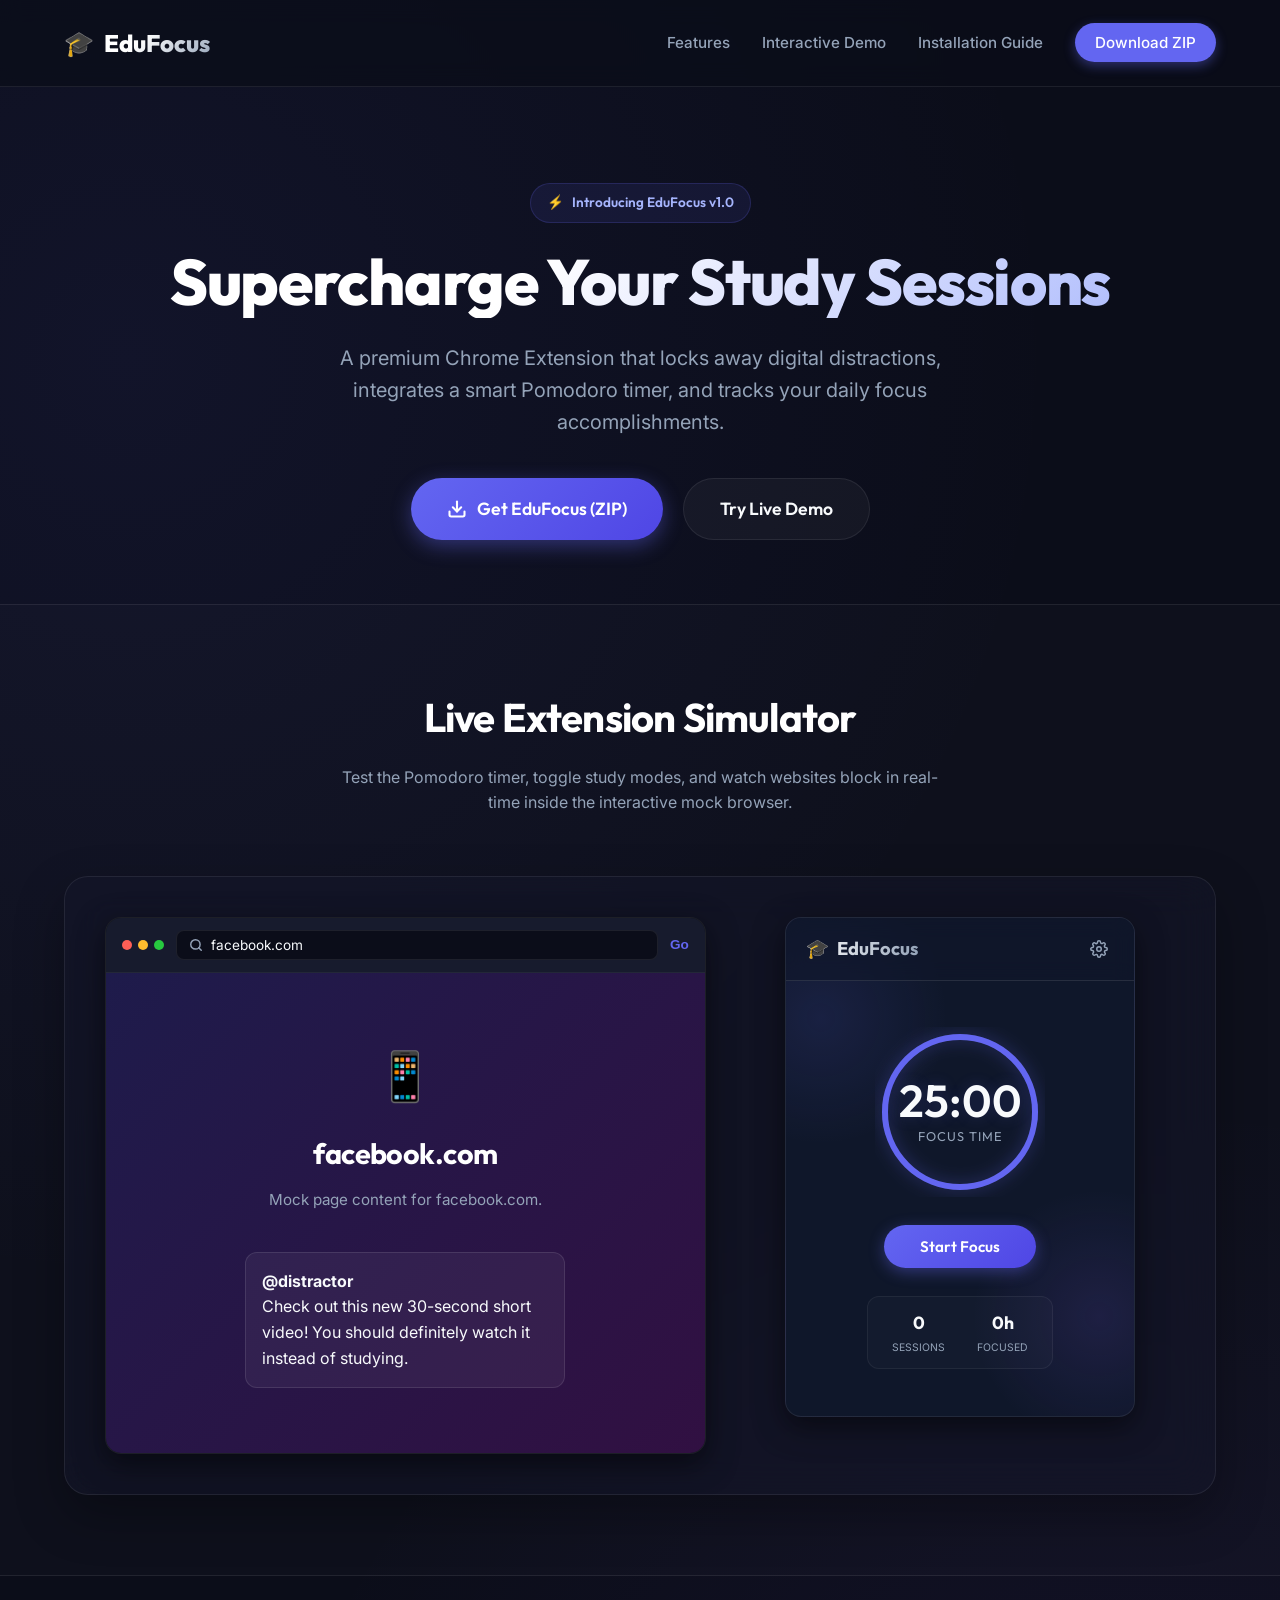
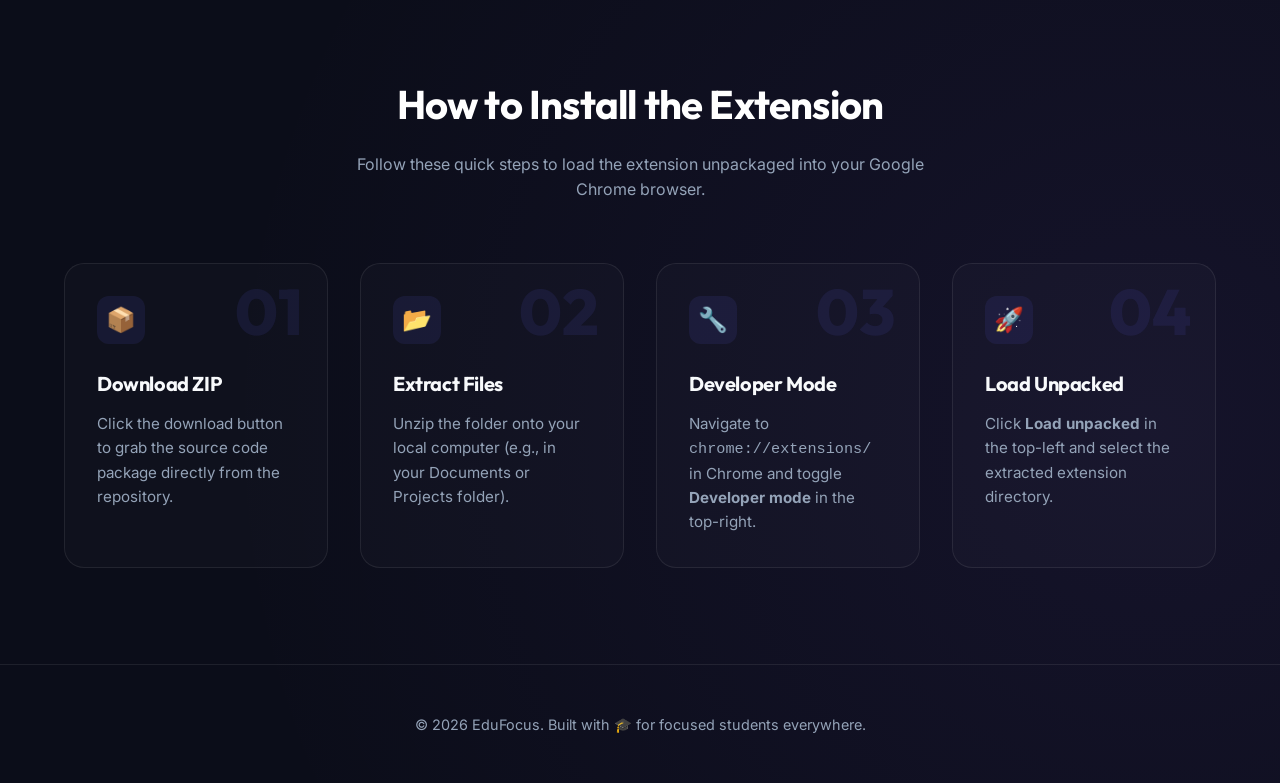
==== index.html @ d888307f "Add interactive landing page simulator and documentation" ====
<!DOCTYPE html>
<html lang="en">

<head>
  <meta charset="UTF-8">
  <meta name="viewport" content="width=device-width, initial-scale=1.0">
  <title>EduFocus - Student Website Blocker</title>
  <!-- SEO Meta Tags -->
  <meta name="description" content="EduFocus is a premium Chrome Extension combining a Pomodoro Focus Timer with an intelligent website blocker. Customize blocklists, configure strict allowed-site modes, and reclaim your productivity today.">
  <meta name="keywords" content="website blocker, pomodoro timer, study extension, productivity tool, chrome extension blocker, distraction blocker">
  
  <link href="https://fonts.googleapis.com/css2?family=Outfit:wght@300;400;500;600;700;800&family=Inter:wght@300;400;500;600;700&display=swap" rel="stylesheet">
  <style>
    :root {
      --bg: #0b0d19;
      --card-bg: #14172a;
      --text-primary: #f8fafc;
      --text-secondary: #94a3b8;
      --accent: #6366f1;
      --accent-glow: rgba(99, 102, 241, 0.4);
      --accent-hover: #4f46e5;
      --success: #10b981;
      --danger: #ef4444;
      --border-color: rgba(255, 255, 255, 0.08);
      --font-outfit: 'Outfit', sans-serif;
      --font-inter: 'Inter', sans-serif;
    }

    * {
      box-sizing: border-box;
      margin: 0;
      padding: 0;
    }

    html {
      scroll-behavior: smooth;
    }

    body {
      background-color: var(--bg);
      color: var(--text-primary);
      font-family: var(--font-inter);
      overflow-x: hidden;
      line-height: 1.6;
      background-image:
        radial-gradient(circle at 10% 15%, rgba(99, 102, 241, 0.08) 0%, transparent 40%),
        radial-gradient(circle at 90% 85%, rgba(139, 92, 246, 0.08) 0%, transparent 40%);
    }

    /* Typography */
    h1, h2, h3, h4, h5, h6 {
      font-family: var(--font-outfit);
      font-weight: 700;
      letter-spacing: -0.02em;
    }

    /* Container */
    .container {
      max-width: 1200px;
      margin: 0 auto;
      padding: 0 24px;
    }

    /* Header / Nav */
    header.site-header {
      padding: 24px 0;
      border-bottom: 1px solid var(--border-color);
      backdrop-filter: blur(12px);
      position: sticky;
      top: 0;
      z-index: 100;
      background-color: rgba(11, 13, 25, 0.7);
    }

    header.site-header .nav-container {
      display: flex;
      justify-content: space-between;
      align-items: center;
    }

    .brand-logo {
      display: flex;
      align-items: center;
      gap: 10px;
      font-family: var(--font-outfit);
      font-weight: 800;
      font-size: 1.5rem;
      background: linear-gradient(135deg, #ffffff 50%, var(--text-secondary) 100%);
      -webkit-background-clip: text;
      -webkit-text-fill-color: transparent;
      text-decoration: none;
    }

    .brand-logo span {
      -webkit-text-fill-color: initial;
    }

    .nav-links {
      display: flex;
      gap: 32px;
      list-style: none;
      align-items: center;
    }

    .nav-links a {
      color: var(--text-secondary);
      text-decoration: none;
      font-weight: 500;
      font-size: 0.95rem;
      transition: color 0.2s;
    }

    .nav-links a:hover {
      color: var(--text-primary);
    }

    .btn-nav {
      background: var(--accent);
      color: #fff !important;
      padding: 10px 20px;
      border-radius: 50px;
      font-weight: 600;
      box-shadow: 0 4px 12px var(--accent-glow);
      transition: transform 0.2s, box-shadow 0.2s !important;
    }

    .btn-nav:hover {
      transform: translateY(-1px);
      box-shadow: 0 6px 16px rgba(99, 102, 241, 0.6);
    }

    /* Hero Section */
    section.hero {
      padding: 96px 0 64px 0;
      text-align: center;
      position: relative;
    }

    .hero-badge {
      display: inline-flex;
      align-items: center;
      gap: 8px;
      background: rgba(99, 102, 241, 0.1);
      border: 1px solid rgba(99, 102, 241, 0.2);
      color: #a5b4fc;
      padding: 8px 16px;
      border-radius: 100px;
      font-size: 0.85rem;
      font-weight: 600;
      margin-bottom: 24px;
      font-family: var(--font-outfit);
      animation: pulse 3s infinite;
    }

    @keyframes pulse {
      0%, 100% { border-color: rgba(99, 102, 241, 0.2); box-shadow: 0 0 0 rgba(99, 102, 241, 0); }
      50% { border-color: rgba(99, 102, 241, 0.5); box-shadow: 0 0 12px rgba(99, 102, 241, 0.15); }
    }

    .hero-title {
      font-size: 4rem;
      line-height: 1.1;
      font-weight: 800;
      margin-bottom: 24px;
      background: linear-gradient(135deg, #ffffff 40%, #a5b4fc 100%);
      -webkit-background-clip: text;
      -webkit-text-fill-color: transparent;
    }

    .hero-subtitle {
      font-size: 1.25rem;
      color: var(--text-secondary);
      max-width: 650px;
      margin: 0 auto 40px auto;
      font-weight: 400;
    }

    .hero-actions {
      display: flex;
      justify-content: center;
      gap: 20px;
    }

    .btn-primary {
      background: linear-gradient(135deg, var(--accent), var(--accent-hover));
      color: white;
      text-decoration: none;
      padding: 16px 36px;
      border-radius: 50px;
      font-family: var(--font-outfit);
      font-weight: 600;
      font-size: 1.1rem;
      box-shadow: 0 6px 20px var(--accent-glow);
      transition: transform 0.2s, box-shadow 0.2s;
      display: flex;
      align-items: center;
      gap: 10px;
    }

    .btn-primary:hover {
      transform: translateY(-2px);
      box-shadow: 0 10px 25px rgba(99, 102, 241, 0.6);
    }

    .btn-secondary {
      background: rgba(255, 255, 255, 0.04);
      color: var(--text-primary);
      text-decoration: none;
      border: 1px solid var(--border-color);
      padding: 16px 36px;
      border-radius: 50px;
      font-family: var(--font-outfit);
      font-weight: 600;
      font-size: 1.1rem;
      transition: background 0.2s, border-color 0.2s;
    }

    .btn-secondary:hover {
      background: rgba(255, 255, 255, 0.08);
      border-color: rgba(255, 255, 255, 0.2);
    }

    /* Live Demo Section */
    section.live-demo {
      padding: 80px 0;
      background: rgba(255, 255, 255, 0.01);
      border-top: 1px solid var(--border-color);
      border-bottom: 1px solid var(--border-color);
    }

    .section-header {
      text-align: center;
      margin-bottom: 60px;
    }

    .section-header h2 {
      font-size: 2.5rem;
      margin-bottom: 16px;
      background: linear-gradient(135deg, #ffffff 70%, var(--text-secondary) 100%);
      -webkit-background-clip: text;
      -webkit-text-fill-color: transparent;
    }

    .section-header p {
      color: var(--text-secondary);
      max-width: 600px;
      margin: 0 auto;
    }

    /* Simulator Container Grid */
    .simulator-grid {
      display: grid;
      grid-template-columns: 1.4fr 1fr;
      gap: 40px;
      background: rgba(20, 23, 42, 0.5);
      border: 1px solid var(--border-color);
      border-radius: 24px;
      padding: 40px;
      backdrop-filter: blur(20px);
      box-shadow: 0 20px 50px rgba(0,0,0,0.3);
      align-items: start;
    }

    @media (max-width: 968px) {
      .simulator-grid {
        grid-template-columns: 1fr;
      }
    }

    /* Simulated Browser Viewport */
    .browser-sim {
      background: #0f111a;
      border: 1px solid rgba(255,255,255,0.06);
      border-radius: 16px;
      overflow: hidden;
      box-shadow: 0 10px 30px rgba(0,0,0,0.5);
    }

    .browser-header {
      background: #171b2d;
      padding: 12px 16px;
      display: flex;
      align-items: center;
      gap: 12px;
      border-bottom: 1px solid rgba(255,255,255,0.05);
    }

    .browser-dots {
      display: flex;
      gap: 6px;
    }

    .browser-dots span {
      width: 10px;
      height: 10px;
      border-radius: 50%;
      display: inline-block;
    }

    .browser-dots .red { background-color: #ff5f56; }
    .browser-dots .yellow { background-color: #ffbd2e; }
    .browser-dots .green { background-color: #27c93f; }

    .browser-address-bar {
      flex: 1;
      background: #0b0d19;
      border-radius: 8px;
      padding: 6px 12px;
      display: flex;
      align-items: center;
      gap: 8px;
      border: 1px solid rgba(255, 255, 255, 0.08);
    }

    .browser-address-bar svg {
      color: var(--text-secondary);
      flex-shrink: 0;
    }

    .browser-address-input {
      background: transparent;
      border: none;
      color: var(--text-primary);
      width: 100%;
      font-size: 0.85rem;
      outline: none;
      font-family: var(--font-inter);
    }

    .browser-go-btn {
      background: transparent;
      border: none;
      color: var(--accent);
      cursor: pointer;
      font-size: 0.85rem;
      font-weight: 600;
      transition: color 0.2s;
    }

    .browser-go-btn:hover {
      color: #fff;
    }

    .browser-content {
      height: 480px;
      background-color: #0b0d19;
      position: relative;
      overflow-y: auto;
    }

    /* Mock Web Pages inside Browser */
    .mock-page {
      padding: 40px;
      height: 100%;
      display: flex;
      flex-direction: column;
      justify-content: center;
      align-items: center;
      text-align: center;
      animation: fadeIn 0.4s ease-out;
    }

    .mock-page.hidden {
      display: none;
    }

    .mock-logo {
      font-size: 3rem;
      margin-bottom: 16px;
    }

    .mock-title {
      font-size: 1.8rem;
      font-weight: 700;
      margin-bottom: 12px;
      color: #fff;
    }

    .mock-desc {
      color: var(--text-secondary);
      font-size: 0.95rem;
      max-width: 400px;
      margin-bottom: 24px;
    }

    /* Predefined mock web page designs */
    .google-mock {
      background-color: #202124;
      justify-content: center;
    }
    .google-mock input {
      background: #303134;
      border: 1px solid #5f6368;
      border-radius: 24px;
      padding: 12px 20px;
      width: 80%;
      max-width: 500px;
      color: #fff;
      font-size: 1rem;
      margin-top: 20px;
      outline: none;
    }

    .wikipedia-mock {
      background-color: #f6f6f6;
      color: #202020;
      justify-content: flex-start;
      text-align: left;
      align-items: flex-start;
      overflow-y: auto;
      padding: 30px;
    }
    .wikipedia-mock h1 {
      color: #000;
      border-bottom: 1px solid #a2a9b1;
      width: 100%;
      padding-bottom: 8px;
      margin-bottom: 16px;
      font-size: 2rem;
    }
    .wikipedia-mock p {
      font-size: 0.9rem;
      line-height: 1.6;
      color: #222;
      margin-bottom: 12px;
    }

    .social-mock {
      background: linear-gradient(135deg, #1e1b4b 0%, #311042 100%);
    }
    .social-mock .post {
      background: rgba(255,255,255,0.05);
      border: 1px solid rgba(255,255,255,0.1);
      border-radius: 12px;
      padding: 16px;
      width: 100%;
      max-width: 320px;
      margin-top: 15px;
      text-align: left;
    }

    /* Mock Blocked Redirection Page inside Browser */
    .blocked-mock {
      background-color: #0f172a;
      background-image: radial-gradient(circle at 50% 50%, rgba(99, 102, 241, 0.1) 0%, transparent 50%);
      color: #f8fafc;
      font-family: var(--font-outfit);
      height: 100%;
      display: flex;
      flex-direction: column;
      justify-content: center;
      align-items: center;
      padding: 30px;
    }
    .blocked-mock h1 {
      font-size: 3rem;
      font-weight: 800;
      margin-bottom: 0.5rem;
      background: linear-gradient(to right, #fff, #818cf8);
      -webkit-background-clip: text;
      -webkit-text-fill-color: transparent;
      letter-spacing: -1px;
    }
    .blocked-mock p.blocked-subtitle {
      font-size: 1rem;
      color: #94a3b8;
      margin-bottom: 24px;
      font-family: var(--font-inter);
    }
    .blocked-mock .quote-box {
      background: rgba(255, 255, 255, 0.03);
      border: 1px solid rgba(255, 255, 255, 0.1);
      padding: 20px;
      border-radius: 16px;
      margin-bottom: 24px;
      max-width: 420px;
      text-align: center;
    }
    .blocked-mock .quote-text {
      font-size: 1.1rem;
      font-style: italic;
      font-weight: 300;
      color: #f1f5f9;
      display: block;
      line-height: 1.4;
    }
    .blocked-mock .quote-author {
      margin-top: 10px;
      display: block;
      font-size: 0.75rem;
      color: var(--accent);
      text-transform: uppercase;
      letter-spacing: 2px;
      font-weight: 600;
    }
    .blocked-mock .back-btn {
      background: var(--accent);
      color: white;
      border: none;
      padding: 12px 30px;
      border-radius: 50px;
      font-size: 0.9rem;
      font-weight: 600;
      cursor: pointer;
      box-shadow: 0 4px 15px rgba(99, 102, 241, 0.3);
      transition: transform 0.2s;
    }
    .blocked-mock .back-btn:hover {
      transform: translateY(-1px);
    }

    /* Extension Mockup Panel */
    .extension-mock {
      background-color: #0f172a;
      border: 1px solid rgba(255, 255, 255, 0.08);
      border-radius: 16px;
      width: 100%;
      max-width: 350px;
      height: 500px;
      margin: 0 auto;
      overflow: hidden;
      position: relative;
      display: flex;
      flex-direction: column;
      box-shadow: 0 10px 30px rgba(0,0,0,0.5);
      background-image:
        radial-gradient(circle at 10% 20%, rgba(99, 102, 241, 0.12) 0%, transparent 25%),
        radial-gradient(circle at 90% 80%, rgba(139, 92, 246, 0.12) 0%, transparent 25%);
    }

    /* Embedded Extension Popup Styles */
    .ext-header {
      padding: 16px 20px;
      display: flex;
      justify-content: space-between;
      align-items: center;
      border-bottom: 1px solid rgba(255, 255, 255, 0.1);
      background: rgba(15, 23, 42, 0.6);
      backdrop-filter: blur(10px);
      z-index: 5;
    }

    .ext-logo {
      font-weight: 700;
      font-size: 1.15rem;
      display: flex;
      align-items: center;
      gap: 8px;
      font-family: var(--font-outfit);
      background: linear-gradient(to right, #fff, #94a3b8);
      -webkit-background-clip: text;
      -webkit-text-fill-color: transparent;
    }

    .ext-logo-icon {
      -webkit-text-fill-color: initial;
    }

    .ext-icon-btn {
      background: transparent;
      border: none;
      color: var(--text-secondary);
      cursor: pointer;
      padding: 6px;
      border-radius: 8px;
      display: flex;
      align-items: center;
      justify-content: center;
      transition: background-color 0.2s, color 0.2s;
    }

    .ext-icon-btn:hover {
      background: rgba(255, 255, 255, 0.05);
      color: var(--text-primary);
    }

    .ext-main {
      flex: 1;
      display: flex;
      flex-direction: column;
      align-items: center;
      justify-content: center;
      padding: 20px;
      gap: 28px;
      transition: opacity 0.3s;
    }

    .ext-timer-display {
      position: relative;
      width: 170px;
      height: 170px;
      display: flex;
      align-items: center;
      justify-content: center;
    }

    .ext-progress-ring {
      transform: rotate(-90deg);
      transform-origin: 50% 50%;
    }

    .ext-progress-ring-circle {
      stroke-dasharray: 502;
      stroke-dashoffset: 0;
      stroke: var(--accent);
      transition: stroke-dashoffset 0.3s;
      filter: drop-shadow(0 0 8px rgba(99, 102, 241, 0.4));
    }

    .ext-time-text {
      position: absolute;
      text-align: center;
      display: flex;
      flex-direction: column;
      align-items: center;
    }

    .ext-timer-value {
      font-family: var(--font-outfit);
      font-size: 2.8rem;
      font-weight: 600;
      line-height: 1;
      margin-bottom: 2px;
      text-shadow: 0 0 15px rgba(99, 102, 241, 0.2);
    }

    .ext-timer-label {
      font-size: 0.8rem;
      color: var(--text-secondary);
      text-transform: uppercase;
      letter-spacing: 1px;
      font-family: var(--font-outfit);
    }

    .ext-primary-btn {
      background: linear-gradient(135deg, var(--accent), var(--accent-hover));
      color: white;
      border: none;
      padding: 12px 36px;
      border-radius: 50px;
      font-family: var(--font-outfit);
      font-size: 0.95rem;
      font-weight: 600;
      cursor: pointer;
      box-shadow: 0 4px 15px rgba(99, 102, 241, 0.4);
      transition: transform 0.2s, box-shadow 0.2s;
    }

    .ext-primary-btn:hover {
      transform: translateY(-1px);
      box-shadow: 0 6px 18px rgba(99, 102, 241, 0.5);
    }

    .ext-secondary-btn {
      background: rgba(239, 68, 68, 0.15);
      color: #fca5a5;
      border: 1px solid rgba(239, 68, 68, 0.3);
      padding: 12px 36px;
      border-radius: 50px;
      font-family: var(--font-outfit);
      font-size: 0.95rem;
      font-weight: 600;
      cursor: pointer;
      transition: all 0.2s;
      display: none;
    }

    .ext-secondary-btn:hover {
      background: rgba(239, 68, 68, 0.25);
      box-shadow: 0 0 12px rgba(239, 68, 68, 0.15);
    }

    .ext-stats-mini {
      display: flex;
      gap: 32px;
      padding: 12px 24px;
      background: rgba(255, 255, 255, 0.02);
      border-radius: 12px;
      border: 1px solid rgba(255, 255, 255, 0.06);
    }

    .ext-stat {
      display: flex;
      flex-direction: column;
      align-items: center;
    }

    .ext-stat-value {
      font-size: 1.1rem;
      font-weight: 700;
      color: var(--text-primary);
      font-family: var(--font-outfit);
    }

    .ext-stat-label {
      font-size: 0.65rem;
      color: var(--text-secondary);
      text-transform: uppercase;
      margin-top: 2px;
      font-family: var(--font-inter);
    }

    /* Extension Settings Panel */
    .ext-settings-view {
      position: absolute;
      top: 57px;
      left: 0;
      width: 100%;
      height: calc(100% - 57px);
      background: #0f172a;
      padding: 16px;
      display: flex;
      flex-direction: column;
      gap: 12px;
      z-index: 10;
      transform: translateX(100%);
      transition: transform 0.3s cubic-bezier(0.4, 0, 0.2, 1);
    }

    .ext-settings-view.active {
      transform: translateX(0);
    }

    .ext-view-header {
      display: flex;
      align-items: center;
      gap: 8px;
    }

    .ext-view-header h3 {
      font-size: 1.05rem;
      font-family: var(--font-outfit);
    }

    .ext-mode-toggle {
      display: flex;
      align-items: center;
      gap: 12px;
      background: #14172a;
      padding: 10px;
      border-radius: 10px;
      border: 1px solid rgba(255, 255, 255, 0.06);
    }

    /* Toggle Switch */
    .ext-switch {
      position: relative;
      display: inline-block;
      width: 40px;
      height: 22px;
      flex-shrink: 0;
    }

    .ext-switch input {
      opacity: 0;
      width: 0;
      height: 0;
    }

    .ext-slider {
      position: absolute;
      cursor: pointer;
      top: 0;
      left: 0;
      right: 0;
      bottom: 0;
      background-color: rgba(255,255,255,0.08);
      border: 1px solid var(--text-secondary);
      transition: .3s;
      border-radius: 34px;
    }

    .ext-slider:before {
      position: absolute;
      content: "";
      height: 14px;
      width: 14px;
      left: 3px;
      bottom: 3px;
      background-color: var(--text-secondary);
      transition: .3s;
      border-radius: 50%;
    }

    .ext-switch input:checked + .ext-slider {
      background-color: var(--accent);
      border-color: var(--accent);
    }

    .ext-switch input:checked + .ext-slider:before {
      transform: translateX(18px);
      background-color: white;
    }

    .ext-mode-labels {
      display: flex;
      flex-direction: column;
    }

    .ext-mode-title {
      font-weight: 600;
      font-size: 0.85rem;
      color: var(--text-primary);
      font-family: var(--font-outfit);
    }

    .ext-mode-desc {
      font-size: 0.7rem;
      color: var(--text-secondary);
    }

    .ext-input-group {
      display: flex;
      gap: 8px;
    }

    .ext-input-group input {
      flex: 1;
      background: #14172a;
      border: 1px solid rgba(255, 255, 255, 0.08);
      padding: 10px;
      border-radius: 10px;
      color: white;
      outline: none;
      font-size: 0.8rem;
      font-family: var(--font-inter);
    }

    .ext-input-group input:focus {
      border-color: var(--accent);
    }

    .ext-add-btn {
      background: var(--accent);
      color: white;
      border: none;
      width: 36px;
      border-radius: 10px;
      font-size: 1.2rem;
      font-weight: 500;
      cursor: pointer;
      display: flex;
      align-items: center;
      justify-content: center;
    }

    .ext-site-list {
      flex: 1;
      list-style: none;
      overflow-y: auto;
      display: flex;
      flex-direction: column;
      gap: 6px;
      padding-right: 4px;
    }

    .ext-site-list::-webkit-scrollbar {
      width: 4px;
    }

    .ext-site-list::-webkit-scrollbar-thumb {
      background: rgba(255,255,255,0.15);
      border-radius: 4px;
    }

    .ext-site-item {
      background: #14172a;
      padding: 10px;
      border-radius: 8px;
      border: 1px solid rgba(255, 255, 255, 0.06);
      display: flex;
      justify-content: space-between;
      align-items: center;
      font-size: 0.8rem;
    }

    .ext-site-item.allowed {
      border-left: 3px solid var(--success);
    }

    .ext-remove-btn {
      background: transparent;
      border: none;
      color: var(--text-secondary);
      cursor: pointer;
      font-size: 1.1rem;
      line-height: 1;
    }

    .ext-remove-btn:hover {
      color: var(--danger);
    }

    .ext-tips {
      font-size: 0.75rem;
      color: var(--text-secondary);
      text-align: center;
      padding: 8px;
      background: rgba(255, 255, 255, 0.01);
      border-radius: 8px;
    }

    /* Instruction Section */
    section.instructions {
      padding: 96px 0;
      position: relative;
    }

    .steps-container {
      display: grid;
      grid-template-columns: repeat(auto-fit, minmax(260px, 1fr));
      gap: 32px;
      margin-top: 48px;
    }

    .step-card {
      background: rgba(255, 255, 255, 0.02);
      border: 1px solid var(--border-color);
      border-radius: 20px;
      padding: 32px;
      position: relative;
      overflow: hidden;
      transition: transform 0.3s, border-color 0.3s;
    }

    .step-card:hover {
      transform: translateY(-4px);
      border-color: rgba(99, 102, 241, 0.25);
    }

    .step-number {
      font-family: var(--font-outfit);
      font-size: 4rem;
      font-weight: 800;
      line-height: 1;
      color: rgba(99, 102, 241, 0.1);
      position: absolute;
      top: 16px;
      right: 24px;
    }

    .step-icon {
      width: 48px;
      height: 48px;
      border-radius: 12px;
      background: rgba(99, 102, 241, 0.1);
      color: var(--accent);
      display: flex;
      align-items: center;
      justify-content: center;
      margin-bottom: 24px;
      font-size: 1.5rem;
    }

    .step-title {
      font-size: 1.25rem;
      margin-bottom: 12px;
    }

    .step-desc {
      color: var(--text-secondary);
      font-size: 0.95rem;
    }

    /* Footer */
    footer.site-footer {
      padding: 48px 0;
      border-top: 1px solid var(--border-color);
      text-align: center;
      color: var(--text-secondary);
      font-size: 0.9rem;
    }

    /* Animations */
    @keyframes fadeIn {
      from { opacity: 0; transform: translateY(8px); }
      to { opacity: 1; transform: translateY(0); }
    }
  </style>
</head>

<body>

  <!-- Navigation -->
  <header class="site-header">
    <div class="container nav-container">
      <a href="#" class="brand-logo">
        <span class="ext-logo-icon">🎓</span> EduFocus
      </a>
      <nav>
        <ul class="nav-links">
          <li><a href="#features">Features</a></li>
          <li><a href="#simulator">Interactive Demo</a></li>
          <li><a href="#install">Installation Guide</a></li>
          <li><a href="https://github.com/vijaymahes9080/website-blocker-for-study_extension/archive/refs/heads/main.zip" class="btn-nav">Download ZIP</a></li>
        </ul>
      </nav>
    </div>
  </header>

  <!-- Hero Section -->
  <section class="hero">
    <div class="container">
      <div class="hero-badge">
        <span>⚡</span> Introducing EduFocus v1.0
      </div>
      <h1 class="hero-title">Supercharge Your Study Sessions</h1>
      <p class="hero-subtitle">
        A premium Chrome Extension that locks away digital distractions, integrates a smart Pomodoro timer, and tracks your daily focus accomplishments.
      </p>
      <div class="hero-actions">
        <a href="https://github.com/vijaymahes9080/website-blocker-for-study_extension/archive/refs/heads/main.zip" class="btn-primary">
          <svg xmlns="http://www.w3.org/2000/svg" width="20" height="20" viewBox="0 0 24 24" fill="none" stroke="currentColor" stroke-width="2.5" stroke-linecap="round" stroke-linejoin="round">
            <path d="M21 15v4a2 2 0 0 1-2 2H5a2 2 0 0 1-2-2v-4"></path>
            <polyline points="7 10 12 15 17 10"></polyline>
            <line x1="12" y1="15" x2="12" y2="3"></line>
          </svg>
          Get EduFocus (ZIP)
        </a>
        <a href="#simulator" class="btn-secondary">Try Live Demo</a>
      </div>
    </div>
  </section>

  <!-- Live Demo Simulator Section -->
  <section id="simulator" class="live-demo">
    <div class="container">
      <div class="section-header">
        <h2>Live Extension Simulator</h2>
        <p>Test the Pomodoro timer, toggle study modes, and watch websites block in real-time inside the interactive mock browser.</p>
      </div>

      <div class="simulator-grid">
        <!-- Mock Browser -->
        <div class="browser-sim">
          <div class="browser-header">
            <div class="browser-dots">
              <span class="red"></span>
              <span class="yellow"></span>
              <span class="green"></span>
            </div>
            <div class="browser-address-bar">
              <svg xmlns="http://www.w3.org/2000/svg" width="14" height="14" viewBox="0 0 24 24" fill="none" stroke="currentColor" stroke-width="2.5" stroke-linecap="round" stroke-linejoin="round">
                <circle cx="11" cy="11" r="8"></circle>
                <line x1="21" y1="21" x2="16.65" y2="16.65"></line>
              </svg>
              <input type="text" id="browserAddress" class="browser-address-input" value="facebook.com">
            </div>
            <button id="browserGo" class="browser-go-btn">Go</button>
          </div>
          
          <div class="browser-content" id="browserViewport">
            <!-- Google Mock Page -->
            <div id="page-google" class="mock-page google-mock hidden">
              <div class="mock-logo">🔍</div>
              <h2 class="mock-title">Google</h2>
              <p class="mock-desc">The search engine is running normally.</p>
              <input type="text" placeholder="Search Google or type a URL..." disabled>
            </div>

            <!-- Wikipedia Mock Page -->
            <div id="page-wikipedia" class="mock-page wikipedia-mock hidden">
              <h1>Focus (psychology)</h1>
              <p>In psychology, <strong>focus</strong> or <strong>attentional focus</strong> is the concentration of cognitive resources on a specific academic task, object, or activity, while excluding other environmental stimuli.</p>
              <p>Maintaining cognitive focus is essential for academic performance, memory consolidation, and achieving deep states of flow.</p>
            </div>

            <!-- GitHub Mock Page -->
            <div id="page-github" class="mock-page social-mock hidden" style="background: linear-gradient(135deg, #0d1117 0%, #161b22 100%); text-align: left; align-items: flex-start; justify-content: flex-start; padding: 30px;">
              <h2 class="mock-title" style="font-size: 1.5rem; display: flex; align-items: center; gap: 8px;">🐙 GitHub Repo</h2>
              <p class="mock-desc" style="margin-bottom: 12px; font-size: 0.85rem;">vijaymahes9080 / website-blocker-for-study_extension</p>
              <div class="post" style="max-width: 100%; width: 100%; background: #21262d; border-color: #30363d;">
                <code style="font-size: 0.8rem; color: #a5b4fc;">git push -u origin main</code>
                <p style="font-size: 0.8rem; color: var(--text-secondary); margin-top: 8px;">Branch 'main' set up to track remote branch from GitHub.</p>
              </div>
            </div>

            <!-- Social Media Mock Page -->
            <div id="page-social" class="mock-page social-mock">
              <div class="mock-logo">📱</div>
              <h2 class="mock-title">Social Feed</h2>
              <p class="mock-desc">Endless scrolling and notifications. Very distracting.</p>
              <div class="post">
                <strong>@distractor</strong>
                <p>Check out this new 30-second short video! You should definitely watch it instead of studying.</p>
              </div>
            </div>

            <!-- Blocked Screen Mock (Matches blocked.html) -->
            <div id="page-blocked" class="blocked-mock hidden">
              <h1>Stay Focused.</h1>
              <p class="blocked-subtitle">This site is blocked while you are studying.</p>
              <div class="quote-box">
                <span id="blockedQuote" class="quote-text">"Quality is not an act, it is a habit."</span>
                <span id="blockedAuthor" class="quote-author">- Aristotle</span>
              </div>
              <button class="back-btn" id="blockedBackBtn">Go Back</button>
            </div>
          </div>
        </div>

        <!-- Extension Mockup -->
        <div class="extension-mock">
          <!-- Header -->
          <div class="ext-header">
            <div class="ext-logo">
              <span class="ext-logo-icon">🎓</span> EduFocus
            </div>
            <button id="extSettingsBtn" class="ext-icon-btn" aria-label="Settings">
              <svg xmlns="http://www.w3.org/2000/svg" width="18" height="18" viewBox="0 0 24 24" fill="none" stroke="currentColor" stroke-width="2" stroke-linecap="round" stroke-linejoin="round">
                <circle cx="12" cy="12" r="3"></circle>
                <path d="M19.4 15a1.65 1.65 0 0 0 .33 1.82l.06.06a2 2 0 0 1 0 2.83 2 2 0 0 1-2.83 0l-.06-.06a1.65 1.65 0 0 0-1.82-.33 1.65 1.65 0 0 0-1 1.51V21a2 2 0 0 1-2 2 2 2 0 0 1-2-2v-.09A1.65 1.65 0 0 0 9 19.4a1.65 1.65 0 0 0-1.82.33l-.06.06a2 2 0 0 1-2.83 0 2 2 0 0 1 0-2.83l.06-.06a1.65 1.65 0 0 0 .33-1.82 1.65 1.65 0 0 0-1.51-1H3a2 2 0 0 1-2-2 2 2 0 0 1 2-2h.09A1.65 1.65 0 0 0 4.6 9a1.65 1.65 0 0 0-.33-1.82l-.06-.06a2 2 0 0 1 0-2.83 2 2 0 0 1 2.83 0l.06.06a1.65 1.65 0 0 0 1.82.33H9a1.65 1.65 0 0 0 1-1.51V3a2 2 0 0 1 2-2 2 2 0 0 1 2 2v.09a1.65 1.65 0 0 0 1 1.51 1.65 1.65 0 0 0 1.82-.33l.06-.06a2 2 0 0 1 2.83 0 2 2 0 0 1 0 2.83l-.06.06a1.65 1.65 0 0 0-.33 1.82V9a1.65 1.65 0 0 0 1.51 1H21a2 2 0 0 1 2 2 2 2 0 0 1-2 2h-.09a1.65 1.65 0 0 0-1.51 1z"></path>
              </svg>
            </button>
          </div>

          <!-- Main View -->
          <div class="ext-main" id="extMainView">
            <div class="ext-timer-display">
              <svg class="ext-progress-ring" width="170" height="170">
                <circle stroke="rgba(255,255,255,0.06)" stroke-width="6" fill="transparent" r="75" cx="85" cy="85" />
                <circle class="ext-progress-ring-circle" stroke="#6366f1" stroke-width="6" fill="transparent" r="75" cx="85" cy="85" />
              </svg>
              <div class="ext-time-text">
                <div class="ext-timer-value" id="extTimer">25:00</div>
                <div class="ext-timer-label" id="extTimerLabel">Focus Time</div>
              </div>
            </div>

            <div>
              <button id="extStartBtn" class="ext-primary-btn">Start Focus</button>
              <button id="extResetBtn" class="ext-secondary-btn">End Session</button>
            </div>

            <div class="ext-stats-mini">
              <div class="ext-stat">
                <span class="ext-stat-value" id="extSessionsCount">0</span>
                <span class="ext-stat-label">Sessions</span>
              </div>
              <div class="ext-stat">
                <span class="ext-stat-value" id="extHoursCount">0h</span>
                <span class="ext-stat-label">Focused</span>
              </div>
            </div>
          </div>

          <!-- Settings View -->
          <div class="ext-settings-view" id="extSettingsView">
            <div class="ext-view-header">
              <button id="extBackBtn" class="ext-icon-btn" style="padding: 4px;">
                <svg xmlns="http://www.w3.org/2000/svg" width="18" height="18" viewBox="0 0 24 24" fill="none" stroke="currentColor" stroke-width="2" stroke-linecap="round" stroke-linejoin="round">
                  <line x1="19" y1="12" x2="5" y2="12"></line>
                  <polyline points="12 19 5 12 12 5"></polyline>
                </svg>
              </button>
              <h3>Website Manager</h3>
            </div>

            <!-- Mode Toggle -->
            <div class="ext-mode-toggle">
              <label class="ext-switch">
                <input type="checkbox" id="extModeToggle">
                <span class="ext-slider"></span>
              </label>
              <div class="ext-mode-labels">
                <span class="ext-mode-title" id="extModeLabel">Block Mode (Blocklist)</span>
                <span class="ext-mode-desc" id="extModeDesc">Blocks listed sites</span>
              </div>
            </div>

            <!-- Add Input -->
            <div class="ext-input-group">
              <input type="text" id="extNewSiteInput" placeholder="blocked-site.com">
              <button id="extAddSiteBtn" class="ext-add-btn">+</button>
            </div>

            <!-- Site List -->
            <ul class="ext-site-list" id="extSiteList"></ul>

            <!-- Tips -->
            <div class="ext-tips">
              <p id="extTipText">💡 Tip: Add social media and entertainment sites here.</p>
            </div>
          </div>
        </div>
      </div>
    </div>
  </section>

  <!-- Installation Instructions Section -->
  <section id="install" class="instructions">
    <div class="container">
      <div class="section-header">
        <h2>How to Install the Extension</h2>
        <p>Follow these quick steps to load the extension unpackaged into your Google Chrome browser.</p>
      </div>

      <div class="steps-container">
        <!-- Step 1 -->
        <div class="step-card">
          <span class="step-number">01</span>
          <div class="step-icon">📦</div>
          <h3 class="step-title">Download ZIP</h3>
          <p class="step-desc">Click the download button to grab the source code package directly from the repository.</p>
        </div>

        <!-- Step 2 -->
        <div class="step-card">
          <span class="step-number">02</span>
          <div class="step-icon">📂</div>
          <h3 class="step-title">Extract Files</h3>
          <p class="step-desc">Unzip the folder onto your local computer (e.g., in your Documents or Projects folder).</p>
        </div>

        <!-- Step 3 -->
        <div class="step-card">
          <span class="step-number">03</span>
          <div class="step-icon">🔧</div>
          <h3 class="step-title">Developer Mode</h3>
          <p class="step-desc">Navigate to <code>chrome://extensions/</code> in Chrome and toggle <strong>Developer mode</strong> in the top-right.</p>
        </div>

        <!-- Step 4 -->
        <div class="step-card">
          <span class="step-number">04</span>
          <div class="step-icon">🚀</div>
          <h3 class="step-title">Load Unpacked</h3>
          <p class="step-desc">Click <strong>Load unpacked</strong> in the top-left and select the extracted extension directory.</p>
        </div>
      </div>
    </div>
  </section>

  <!-- Footer -->
  <footer class="site-footer">
    <div class="container">
      <p>&copy; 2026 EduFocus. Built with 🎓 for focused students everywhere.</p>
    </div>
  </footer>

  <!-- Simulation JavaScript -->
  <script>
    // State management for Simulation
    const state = {
      isFocusActive: false,
      isStrictMode: false,
      blockedSites: ['facebook.com', 'twitter.com', 'instagram.com', 'tiktok.com', 'youtube.com'],
      allowedSites: ['wikipedia.org', 'khanacademy.org', 'scholar.google.com', 'stackoverflow.com', 'github.com'],
      totalSessions: 0,
      timerDuration: 25 * 60, // 25 minutes in seconds
      timerRemaining: 25 * 60,
      timerInterval: null,
      currentWebUrl: 'facebook.com'
    };

    const quotes = [
      { text: "The future belongs to those who believe in the beauty of their dreams.", author: "Eleanor Roosevelt" },
      { text: "It does not matter how slowly you go as long as you do not stop.", author: "Confucius" },
      { text: "Quality is not an act, it is a habit.", author: "Aristotle" },
      { text: "Start where you are. Use what you have. Do what you can.", author: "Arthur Ashe" },
      { text: "Education is the passport to the future, for tomorrow belongs to those who prepare for it today.", author: "Malcolm X" },
      { text: "Focus entirely on the only thing you can control: yourself.", author: "Unknown" },
      { text: "Discipline is doing what needs to be done, even if you don't want to do it.", author: "Unknown" }
    ];

    // DOM Elements - Extension
    const extTimer = document.getElementById('extTimer');
    const extTimerLabel = document.getElementById('extTimerLabel');
    const extProgressRingCircle = document.querySelector('.ext-progress-ring-circle');
    const extStartBtn = document.getElementById('extStartBtn');
    const extResetBtn = document.getElementById('extResetBtn');
    const extSettingsBtn = document.getElementById('extSettingsBtn');
    const extBackBtn = document.getElementById('extBackBtn');
    const extSettingsView = document.getElementById('extSettingsView');
    const extModeToggle = document.getElementById('extModeToggle');
    const extModeLabel = document.getElementById('extModeLabel');
    const extModeDesc = document.getElementById('extModeDesc');
    const extNewSiteInput = document.getElementById('extNewSiteInput');
    const extAddSiteBtn = document.getElementById('extAddSiteBtn');
    const extSiteList = document.getElementById('extSiteList');
    const extTipText = document.getElementById('extTipText');
    const extSessionsCount = document.getElementById('extSessionsCount');
    const extHoursCount = document.getElementById('extHoursCount');

    // DOM Elements - Browser
    const browserAddress = document.getElementById('browserAddress');
    const browserGo = document.getElementById('browserGo');
    const browserViewport = document.getElementById('browserViewport');
    const blockedBackBtn = document.getElementById('blockedBackBtn');

    // Initialize UI
    function init() {
      updateTimerUI();
      updateStatsUI();
      renderSiteList();
      updateBrowserView();

      // Extension Events
      extStartBtn.addEventListener('click', startFocusSession);
      extResetBtn.addEventListener('click', endFocusSession);
      extSettingsBtn.addEventListener('click', () => extSettingsView.classList.add('active'));
      extBackBtn.addEventListener('click', () => extSettingsView.classList.remove('active'));
      
      extModeToggle.addEventListener('change', (e) => {
        state.isStrictMode = e.target.checked;
        if (state.isStrictMode) {
          extModeLabel.textContent = "Strict Mode (Allowlist)";
          extModeDesc.textContent = "ONLY allowed sites work";
          extTipText.textContent = "💡 Tip: Add sites you NEED for studying (e.g. wikipedia.org)";
          extNewSiteInput.placeholder = "allowed-site.com";
        } else {
          extModeLabel.textContent = "Block Mode (Blocklist)";
          extModeDesc.textContent = "Blocks listed sites";
          extTipText.textContent = "💡 Tip: Add social media and entertainment sites here.";
          extNewSiteInput.placeholder = "blocked-site.com";
        }
        renderSiteList();
        updateBrowserView();
      });

      extAddSiteBtn.addEventListener('click', addSite);
      extNewSiteInput.addEventListener('keypress', (e) => {
        if (e.key === 'Enter') addSite();
      });

      // Browser Events
      browserGo.addEventListener('click', () => {
        state.currentWebUrl = cleanDomain(browserAddress.value);
        browserAddress.value = state.currentWebUrl;
        updateBrowserView();
      });
      browserAddress.addEventListener('keypress', (e) => {
        if (e.key === 'Enter') {
          state.currentWebUrl = cleanDomain(browserAddress.value);
          browserAddress.value = state.currentWebUrl;
          updateBrowserView();
        }
      });
      blockedBackBtn.addEventListener('click', () => {
        // Go back to a clean safe site
        state.currentWebUrl = 'google.com';
        browserAddress.value = state.currentWebUrl;
        updateBrowserView();
      });
    }

    // Domain cleaning helper
    function cleanDomain(url) {
      let d = url.trim().toLowerCase();
      d = d.replace(/^https?:\/\//, '').replace(/^www\./, '').split('/')[0];
      return d || 'google.com';
    }

    // Timer functions
    function startFocusSession() {
      state.isFocusActive = true;
      extStartBtn.style.display = 'none';
      extResetBtn.style.display = 'inline-block';
      extTimerLabel.textContent = 'Stay Focused';
      
      state.timerRemaining = state.timerDuration;
      updateTimerUI();

      state.timerInterval = setInterval(() => {
        state.timerRemaining--;
        if (state.timerRemaining <= 0) {
          clearInterval(state.timerInterval);
          state.totalSessions++;
          endFocusSession(true);
        } else {
          updateTimerUI();
        }
      }, 1000);

      updateBrowserView();
    }

    function endFocusSession(completed = false) {
      state.isFocusActive = false;
      clearInterval(state.timerInterval);
      extStartBtn.style.display = 'inline-block';
      extResetBtn.style.display = 'none';
      extTimerLabel.textContent = 'Focus Time';
      state.timerRemaining = state.timerDuration;
      updateTimerUI();
      if (completed) {
        updateStatsUI();
      }
      updateBrowserView();
    }

    function updateTimerUI() {
      const minutes = Math.floor(state.timerRemaining / 60);
      const seconds = state.timerRemaining % 60;
      extTimer.textContent = `${minutes}:${seconds.toString().padStart(2, '0')}`;

      // Update progress ring offset
      const fraction = state.timerRemaining / state.timerDuration;
      const FULL_DASH = 502;
      const offset = FULL_DASH - (FULL_DASH * fraction);
      extProgressRingCircle.style.strokeDashoffset = offset;
    }

    function updateStatsUI() {
      extSessionsCount.textContent = state.totalSessions;
      extHoursCount.textContent = (Math.round((state.totalSessions * 25 / 60) * 10) / 10) + 'h';
    }

    // Site lists functions
    function renderSiteList() {
      extSiteList.innerHTML = '';
      const list = state.isStrictMode ? state.allowedSites : state.blockedSites;
      
      list.forEach(site => {
        const li = document.createElement('li');
        li.className = 'ext-site-item' + (state.isStrictMode ? ' allowed' : '');
        li.innerHTML = `
          <span>${site}</span>
          <button class="ext-remove-btn">&times;</button>
        `;
        li.querySelector('.ext-remove-btn').addEventListener('click', () => {
          removeSite(site);
        });
        extSiteList.appendChild(li);
      });
    }

    function addSite() {
      const site = cleanDomain(extNewSiteInput.value);
      if (!site) return;

      const list = state.isStrictMode ? state.allowedSites : state.blockedSites;
      if (!list.includes(site)) {
        list.push(site);
        extNewSiteInput.value = '';
        renderSiteList();
        updateBrowserView();
      }
    }

    function removeSite(site) {
      if (state.isStrictMode) {
        state.allowedSites = state.allowedSites.filter(s => s !== site);
      } else {
        state.blockedSites = state.blockedSites.filter(s => s !== site);
      }
      renderSiteList();
      updateBrowserView();
    }

    // Browser Simulator Content Manager
    function updateBrowserView() {
      // Hide all mock pages
      document.querySelectorAll('.mock-page').forEach(page => page.classList.add('hidden'));
      
      const currentUrl = state.currentWebUrl;

      // Check if site is blocked
      let shouldBlock = false;
      if (state.isFocusActive) {
        if (state.isStrictMode) {
          // Whitelist Mode: Block everything EXCEPT allowed sites
          // Match domain sub-match (e.g. scholar.google.com matches google.com or scholar.google.com)
          const isAllowed = state.allowedSites.some(allowed => currentUrl.includes(allowed) || allowed.includes(currentUrl));
          shouldBlock = !isAllowed;
        } else {
          // Blacklist Mode: Block if in blocked list
          shouldBlock = state.blockedSites.some(blocked => currentUrl.includes(blocked) || blocked.includes(currentUrl));
        }
      }

      if (shouldBlock) {
        // Show Blocked Page
        const blockedPage = document.getElementById('page-blocked');
        const randomQuote = quotes[Math.floor(Math.random() * quotes.length)];
        document.getElementById('blockedQuote').textContent = `"${randomQuote.text}"`;
        document.getElementById('blockedAuthor').textContent = `- ${randomQuote.author}`;
        blockedPage.classList.remove('hidden');
      } else {
        // Show normal site
        if (currentUrl.includes('google.com')) {
          document.getElementById('page-google').classList.remove('hidden');
        } else if (currentUrl.includes('wikipedia.org')) {
          document.getElementById('page-wikipedia').classList.remove('hidden');
        } else if (currentUrl.includes('github.com')) {
          document.getElementById('page-github').classList.remove('hidden');
        } else {
          // Generic social/entertainment placeholder for other domains to simulate distractive site
          const socialPage = document.getElementById('page-social');
          socialPage.querySelector('.mock-title').textContent = currentUrl;
          socialPage.querySelector('.mock-desc').textContent = `Mock page content for ${currentUrl}.`;
          socialPage.classList.remove('hidden');
        }
      }
    }

    // Start everything
    init();
  </script>
</body>

</html>
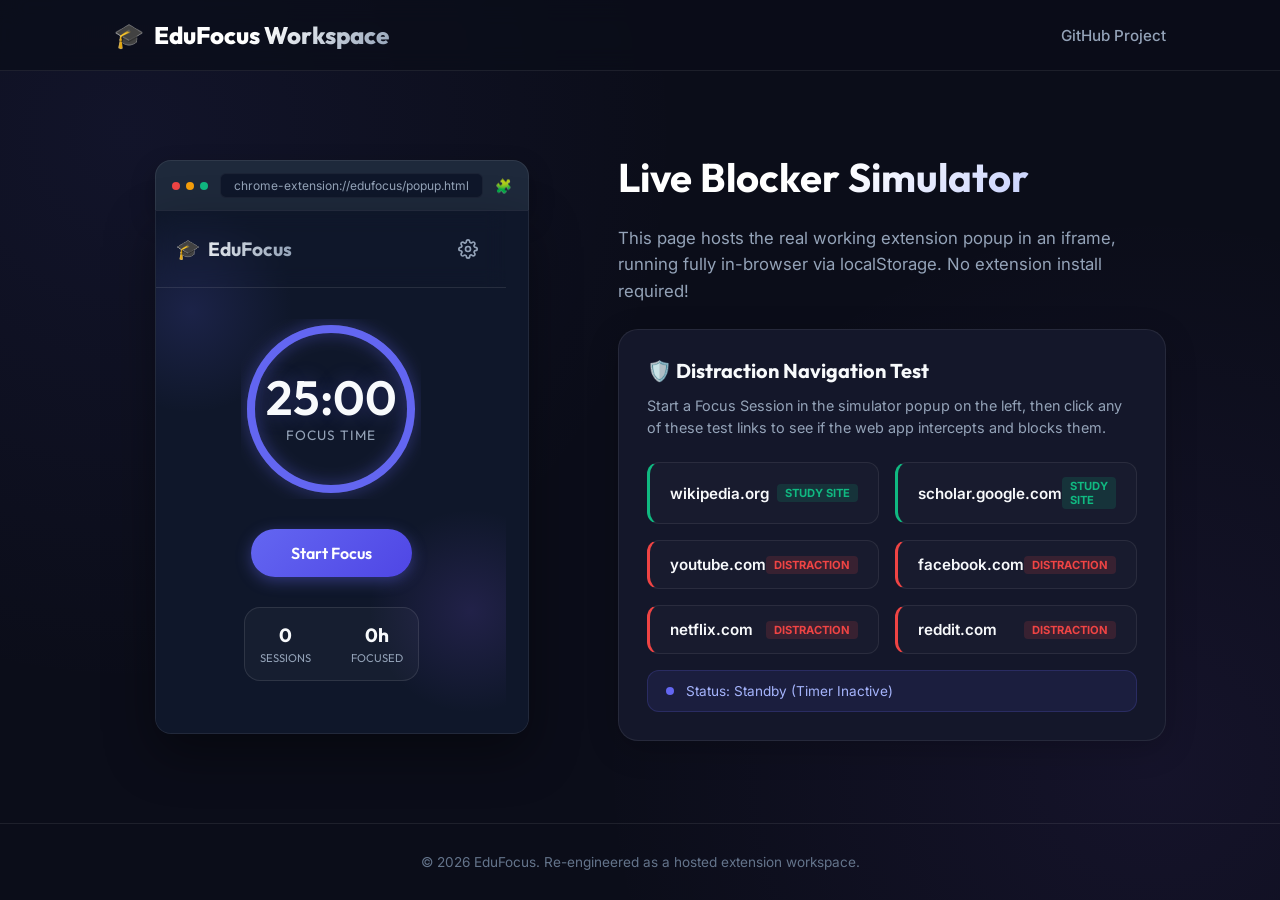
==== commit eaa71a0f: "Host full working project and blocker simulator directly on website" ====
--- a/index.html
+++ b/index.html
@@ -4,18 +4,18 @@
 <head>
   <meta charset="UTF-8">
   <meta name="viewport" content="width=device-width, initial-scale=1.0">
-  <title>EduFocus - Student Website Blocker</title>
-  <!-- SEO Meta Tags -->
-  <meta name="description" content="EduFocus is a premium Chrome Extension combining a Pomodoro Focus Timer with an intelligent website blocker. Customize blocklists, configure strict allowed-site modes, and reclaim your productivity today.">
-  <meta name="keywords" content="website blocker, pomodoro timer, study extension, productivity tool, chrome extension blocker, distraction blocker">
+  <title>EduFocus - Study Blocker Web Simulator</title>
+  <meta name="description" content="Host and simulate the EduFocus Chrome extension's Pomodoro Focus Timer and Website Blocker in real-time directly on GitHub Pages.">
   
   <link href="https://fonts.googleapis.com/css2?family=Outfit:wght@300;400;500;600;700;800&family=Inter:wght@300;400;500;600;700&display=swap" rel="stylesheet">
+  
   <style>
     :root {
       --bg: #0b0d19;
       --card-bg: #14172a;
       --text-primary: #f8fafc;
       --text-secondary: #94a3b8;
+      --text-muted: #64748b;
       --accent: #6366f1;
       --accent-glow: rgba(99, 102, 241, 0.4);
       --accent-hover: #4f46e5;
@@ -32,47 +32,36 @@
       padding: 0;
     }
 
-    html {
-      scroll-behavior: smooth;
-    }
-
     body {
       background-color: var(--bg);
       color: var(--text-primary);
       font-family: var(--font-inter);
+      min-height: 100vh;
       overflow-x: hidden;
-      line-height: 1.6;
       background-image:
         radial-gradient(circle at 10% 15%, rgba(99, 102, 241, 0.08) 0%, transparent 40%),
         radial-gradient(circle at 90% 85%, rgba(139, 92, 246, 0.08) 0%, transparent 40%);
-    }
-
-    /* Typography */
-    h1, h2, h3, h4, h5, h6 {
-      font-family: var(--font-outfit);
-      font-weight: 700;
-      letter-spacing: -0.02em;
-    }
-
-    /* Container */
-    .container {
-      max-width: 1200px;
-      margin: 0 auto;
-      padding: 0 24px;
-    }
-
-    /* Header / Nav */
+      display: flex;
+      flex-direction: column;
+    }
+
     header.site-header {
-      padding: 24px 0;
+      padding: 20px 0;
       border-bottom: 1px solid var(--border-color);
       backdrop-filter: blur(12px);
+      background-color: rgba(11, 13, 25, 0.7);
       position: sticky;
       top: 0;
       z-index: 100;
-      background-color: rgba(11, 13, 25, 0.7);
-    }
-
-    header.site-header .nav-container {
+    }
+
+    .container {
+      max-width: 1100px;
+      margin: 0 auto;
+      padding: 0 24px;
+    }
+
+    .header-content {
       display: flex;
       justify-content: space-between;
       align-items: center;
@@ -95,14 +84,7 @@
       -webkit-text-fill-color: initial;
     }
 
-    .nav-links {
-      display: flex;
-      gap: 32px;
-      list-style: none;
-      align-items: center;
-    }
-
-    .nav-links a {
+    .nav-link-git {
       color: var(--text-secondary);
       text-decoration: none;
       font-weight: 500;
@@ -110,1393 +92,428 @@
       transition: color 0.2s;
     }
 
-    .nav-links a:hover {
+    .nav-link-git:hover {
       color: var(--text-primary);
     }
 
-    .btn-nav {
-      background: var(--accent);
-      color: #fff !important;
-      padding: 10px 20px;
-      border-radius: 50px;
-      font-weight: 600;
-      box-shadow: 0 4px 12px var(--accent-glow);
-      transition: transform 0.2s, box-shadow 0.2s !important;
-    }
-
-    .btn-nav:hover {
-      transform: translateY(-1px);
-      box-shadow: 0 6px 16px rgba(99, 102, 241, 0.6);
-    }
-
-    /* Hero Section */
-    section.hero {
-      padding: 96px 0 64px 0;
+    main.workspace-main {
+      flex: 1;
+      padding: 60px 0;
+      display: flex;
+      align-items: center;
+    }
+
+    .workspace-grid {
+      display: grid;
+      grid-template-columns: 1fr 1.2fr;
+      gap: 48px;
+      align-items: center;
+    }
+
+    @media (max-width: 900px) {
+      .workspace-grid {
+        grid-template-columns: 1fr;
+        gap: 40px;
+      }
+    }
+
+    /* Extension Simulator Card Wrapper */
+    .extension-mockup-wrapper {
+      display: flex;
+      flex-direction: column;
+      align-items: center;
+    }
+
+    .browser-toolbar-mock {
+      width: 374px; /* matching iframe container + border width */
+      background: #1e293b;
+      border: 1px solid var(--border-color);
+      border-bottom: none;
+      border-radius: 16px 16px 0 0;
+      padding: 12px 16px;
+      display: flex;
+      align-items: center;
+      justify-content: space-between;
+      box-shadow: 0 10px 25px rgba(0,0,0,0.3);
+    }
+
+    .toolbar-dots {
+      display: flex;
+      gap: 6px;
+    }
+
+    .toolbar-dots span {
+      width: 8px;
+      height: 8px;
+      border-radius: 50%;
+    }
+    .toolbar-dots .red { background: #ef4444; }
+    .toolbar-dots .yellow { background: #f59e0b; }
+    .toolbar-dots .green { background: #10b981; }
+
+    .toolbar-address {
+      flex: 1;
+      margin: 0 12px;
+      background: #0f172a;
+      border-radius: 6px;
+      font-size: 0.75rem;
+      color: var(--text-secondary);
+      padding: 4px 10px;
+      text-overflow: ellipsis;
+      overflow: hidden;
+      white-space: nowrap;
+      border: 1px solid rgba(255,255,255,0.05);
       text-align: center;
+    }
+
+    .toolbar-puzzle-icon {
+      font-size: 0.85rem;
+      color: var(--text-secondary);
+    }
+
+    .iframe-container {
+      width: 374px;
+      height: 524px;
+      border: 1px solid var(--border-color);
+      border-radius: 0 0 16px 16px;
+      overflow: hidden;
+      background: #0f172a;
+      box-shadow: 0 20px 50px rgba(0,0,0,0.4);
       position: relative;
     }
 
-    .hero-badge {
-      display: inline-flex;
-      align-items: center;
-      gap: 8px;
-      background: rgba(99, 102, 241, 0.1);
-      border: 1px solid rgba(99, 102, 241, 0.2);
-      color: #a5b4fc;
-      padding: 8px 16px;
-      border-radius: 100px;
-      font-size: 0.85rem;
-      font-weight: 600;
-      margin-bottom: 24px;
+    iframe.extension-iframe {
+      width: 100%;
+      height: 100%;
+      border: none;
+      display: block;
+    }
+
+    /* Sandbox Console Panel */
+    .sandbox-console {
+      display: flex;
+      flex-direction: column;
+      gap: 24px;
+    }
+
+    .sandbox-console h1 {
+      font-size: 2.5rem;
       font-family: var(--font-outfit);
-      animation: pulse 3s infinite;
-    }
-
-    @keyframes pulse {
-      0%, 100% { border-color: rgba(99, 102, 241, 0.2); box-shadow: 0 0 0 rgba(99, 102, 241, 0); }
-      50% { border-color: rgba(99, 102, 241, 0.5); box-shadow: 0 0 12px rgba(99, 102, 241, 0.15); }
-    }
-
-    .hero-title {
-      font-size: 4rem;
-      line-height: 1.1;
-      font-weight: 800;
-      margin-bottom: 24px;
+      line-height: 1.2;
       background: linear-gradient(135deg, #ffffff 40%, #a5b4fc 100%);
       -webkit-background-clip: text;
       -webkit-text-fill-color: transparent;
     }
 
-    .hero-subtitle {
+    .sandbox-console p.desc {
+      color: var(--text-secondary);
+      font-size: 1.05rem;
+      line-height: 1.6;
+    }
+
+    .console-card {
+      background: var(--card-bg);
+      border: 1px solid var(--border-color);
+      border-radius: 20px;
+      padding: 28px;
+      box-shadow: 0 8px 32px rgba(0, 0, 0, 0.2);
+    }
+
+    .console-card h2 {
       font-size: 1.25rem;
+      margin-bottom: 12px;
+      font-family: var(--font-outfit);
+      display: flex;
+      align-items: center;
+      gap: 8px;
+    }
+
+    .console-card p {
+      font-size: 0.9rem;
       color: var(--text-secondary);
-      max-width: 650px;
-      margin: 0 auto 40px auto;
-      font-weight: 400;
-    }
-
-    .hero-actions {
-      display: flex;
-      justify-content: center;
-      gap: 20px;
-    }
-
-    .btn-primary {
-      background: linear-gradient(135deg, var(--accent), var(--accent-hover));
-      color: white;
-      text-decoration: none;
-      padding: 16px 36px;
-      border-radius: 50px;
-      font-family: var(--font-outfit);
-      font-weight: 600;
-      font-size: 1.1rem;
-      box-shadow: 0 6px 20px var(--accent-glow);
-      transition: transform 0.2s, box-shadow 0.2s;
-      display: flex;
-      align-items: center;
-      gap: 10px;
-    }
-
-    .btn-primary:hover {
-      transform: translateY(-2px);
-      box-shadow: 0 10px 25px rgba(99, 102, 241, 0.6);
-    }
-
-    .btn-secondary {
-      background: rgba(255, 255, 255, 0.04);
-      color: var(--text-primary);
-      text-decoration: none;
-      border: 1px solid var(--border-color);
-      padding: 16px 36px;
-      border-radius: 50px;
-      font-family: var(--font-outfit);
-      font-weight: 600;
-      font-size: 1.1rem;
-      transition: background 0.2s, border-color 0.2s;
-    }
-
-    .btn-secondary:hover {
-      background: rgba(255, 255, 255, 0.08);
-      border-color: rgba(255, 255, 255, 0.2);
-    }
-
-    /* Live Demo Section */
-    section.live-demo {
-      padding: 80px 0;
-      background: rgba(255, 255, 255, 0.01);
-      border-top: 1px solid var(--border-color);
-      border-bottom: 1px solid var(--border-color);
-    }
-
-    .section-header {
-      text-align: center;
-      margin-bottom: 60px;
-    }
-
-    .section-header h2 {
-      font-size: 2.5rem;
-      margin-bottom: 16px;
-      background: linear-gradient(135deg, #ffffff 70%, var(--text-secondary) 100%);
-      -webkit-background-clip: text;
-      -webkit-text-fill-color: transparent;
-    }
-
-    .section-header p {
-      color: var(--text-secondary);
-      max-width: 600px;
-      margin: 0 auto;
-    }
-
-    /* Simulator Container Grid */
-    .simulator-grid {
+      line-height: 1.5;
+      margin-bottom: 24px;
+    }
+
+    .links-grid {
       display: grid;
-      grid-template-columns: 1.4fr 1fr;
-      gap: 40px;
-      background: rgba(20, 23, 42, 0.5);
-      border: 1px solid var(--border-color);
-      border-radius: 24px;
-      padding: 40px;
-      backdrop-filter: blur(20px);
-      box-shadow: 0 20px 50px rgba(0,0,0,0.3);
-      align-items: start;
-    }
-
-    @media (max-width: 968px) {
-      .simulator-grid {
+      grid-template-columns: 1fr 1fr;
+      gap: 16px;
+    }
+
+    @media (max-width: 500px) {
+      .links-grid {
         grid-template-columns: 1fr;
       }
     }
 
-    /* Simulated Browser Viewport */
-    .browser-sim {
-      background: #0f111a;
-      border: 1px solid rgba(255,255,255,0.06);
-      border-radius: 16px;
-      overflow: hidden;
-      box-shadow: 0 10px 30px rgba(0,0,0,0.5);
-    }
-
-    .browser-header {
-      background: #171b2d;
-      padding: 12px 16px;
+    .test-link-btn {
+      display: flex;
+      align-items: center;
+      justify-content: space-between;
+      background: rgba(255,255,255,0.02);
+      border: 1px solid var(--border-color);
+      padding: 14px 20px;
+      border-radius: 12px;
+      text-decoration: none;
+      color: var(--text-primary);
+      font-weight: 600;
+      font-size: 0.95rem;
+      transition: all 0.2s ease;
+      cursor: pointer;
+    }
+
+    .test-link-btn:hover {
+      background: rgba(255,255,255,0.05);
+      border-color: rgba(255,255,255,0.15);
+      transform: translateY(-1px);
+    }
+
+    .test-link-btn.distraction {
+      border-left: 3px solid var(--danger);
+    }
+
+    .test-link-btn.productive {
+      border-left: 3px solid var(--success);
+    }
+
+    .test-link-btn span.badge {
+      font-size: 0.7rem;
+      text-transform: uppercase;
+      padding: 2px 8px;
+      border-radius: 4px;
+      font-weight: 700;
+    }
+
+    .test-link-btn.distraction span.badge {
+      background: rgba(239, 68, 68, 0.15);
+      color: var(--danger);
+    }
+
+    .test-link-btn.productive span.badge {
+      background: rgba(16, 185, 129, 0.15);
+      color: var(--success);
+    }
+
+    /* Active Session Warning Bar */
+    .session-banner {
       display: flex;
       align-items: center;
       gap: 12px;
-      border-bottom: 1px solid rgba(255,255,255,0.05);
-    }
-
-    .browser-dots {
-      display: flex;
-      gap: 6px;
-    }
-
-    .browser-dots span {
-      width: 10px;
-      height: 10px;
+      background: rgba(99, 102, 241, 0.1);
+      border: 1px solid rgba(99, 102, 241, 0.2);
+      padding: 12px 18px;
+      border-radius: 12px;
+      font-size: 0.85rem;
+      color: #a5b4fc;
+      margin-top: 16px;
+    }
+
+    .session-banner.active-focus {
+      background: rgba(239, 68, 68, 0.1);
+      border-color: rgba(239, 68, 68, 0.2);
+      color: #fca5a5;
+    }
+
+    .banner-dot {
+      width: 8px;
+      height: 8px;
       border-radius: 50%;
-      display: inline-block;
-    }
-
-    .browser-dots .red { background-color: #ff5f56; }
-    .browser-dots .yellow { background-color: #ffbd2e; }
-    .browser-dots .green { background-color: #27c93f; }
-
-    .browser-address-bar {
-      flex: 1;
-      background: #0b0d19;
-      border-radius: 8px;
-      padding: 6px 12px;
-      display: flex;
-      align-items: center;
-      gap: 8px;
-      border: 1px solid rgba(255, 255, 255, 0.08);
-    }
-
-    .browser-address-bar svg {
-      color: var(--text-secondary);
-      flex-shrink: 0;
-    }
-
-    .browser-address-input {
-      background: transparent;
-      border: none;
-      color: var(--text-primary);
-      width: 100%;
-      font-size: 0.85rem;
-      outline: none;
-      font-family: var(--font-inter);
-    }
-
-    .browser-go-btn {
-      background: transparent;
-      border: none;
-      color: var(--accent);
-      cursor: pointer;
-      font-size: 0.85rem;
-      font-weight: 600;
-      transition: color 0.2s;
-    }
-
-    .browser-go-btn:hover {
-      color: #fff;
-    }
-
-    .browser-content {
-      height: 480px;
-      background-color: #0b0d19;
-      position: relative;
-      overflow-y: auto;
-    }
-
-    /* Mock Web Pages inside Browser */
-    .mock-page {
-      padding: 40px;
-      height: 100%;
-      display: flex;
-      flex-direction: column;
-      justify-content: center;
-      align-items: center;
-      text-align: center;
-      animation: fadeIn 0.4s ease-out;
-    }
-
-    .mock-page.hidden {
-      display: none;
-    }
-
-    .mock-logo {
-      font-size: 3rem;
-      margin-bottom: 16px;
-    }
-
-    .mock-title {
-      font-size: 1.8rem;
-      font-weight: 700;
-      margin-bottom: 12px;
-      color: #fff;
-    }
-
-    .mock-desc {
-      color: var(--text-secondary);
-      font-size: 0.95rem;
-      max-width: 400px;
-      margin-bottom: 24px;
-    }
-
-    /* Predefined mock web page designs */
-    .google-mock {
-      background-color: #202124;
-      justify-content: center;
-    }
-    .google-mock input {
-      background: #303134;
-      border: 1px solid #5f6368;
-      border-radius: 24px;
-      padding: 12px 20px;
-      width: 80%;
-      max-width: 500px;
-      color: #fff;
-      font-size: 1rem;
-      margin-top: 20px;
-      outline: none;
-    }
-
-    .wikipedia-mock {
-      background-color: #f6f6f6;
-      color: #202020;
-      justify-content: flex-start;
-      text-align: left;
-      align-items: flex-start;
-      overflow-y: auto;
-      padding: 30px;
-    }
-    .wikipedia-mock h1 {
-      color: #000;
-      border-bottom: 1px solid #a2a9b1;
-      width: 100%;
-      padding-bottom: 8px;
-      margin-bottom: 16px;
-      font-size: 2rem;
-    }
-    .wikipedia-mock p {
-      font-size: 0.9rem;
-      line-height: 1.6;
-      color: #222;
-      margin-bottom: 12px;
-    }
-
-    .social-mock {
-      background: linear-gradient(135deg, #1e1b4b 0%, #311042 100%);
-    }
-    .social-mock .post {
-      background: rgba(255,255,255,0.05);
-      border: 1px solid rgba(255,255,255,0.1);
-      border-radius: 12px;
-      padding: 16px;
-      width: 100%;
-      max-width: 320px;
-      margin-top: 15px;
-      text-align: left;
-    }
-
-    /* Mock Blocked Redirection Page inside Browser */
-    .blocked-mock {
-      background-color: #0f172a;
-      background-image: radial-gradient(circle at 50% 50%, rgba(99, 102, 241, 0.1) 0%, transparent 50%);
-      color: #f8fafc;
-      font-family: var(--font-outfit);
-      height: 100%;
-      display: flex;
-      flex-direction: column;
-      justify-content: center;
-      align-items: center;
-      padding: 30px;
-    }
-    .blocked-mock h1 {
-      font-size: 3rem;
-      font-weight: 800;
-      margin-bottom: 0.5rem;
-      background: linear-gradient(to right, #fff, #818cf8);
-      -webkit-background-clip: text;
-      -webkit-text-fill-color: transparent;
-      letter-spacing: -1px;
-    }
-    .blocked-mock p.blocked-subtitle {
-      font-size: 1rem;
-      color: #94a3b8;
-      margin-bottom: 24px;
-      font-family: var(--font-inter);
-    }
-    .blocked-mock .quote-box {
-      background: rgba(255, 255, 255, 0.03);
-      border: 1px solid rgba(255, 255, 255, 0.1);
-      padding: 20px;
-      border-radius: 16px;
-      margin-bottom: 24px;
-      max-width: 420px;
-      text-align: center;
-    }
-    .blocked-mock .quote-text {
-      font-size: 1.1rem;
-      font-style: italic;
-      font-weight: 300;
-      color: #f1f5f9;
-      display: block;
-      line-height: 1.4;
-    }
-    .blocked-mock .quote-author {
-      margin-top: 10px;
-      display: block;
-      font-size: 0.75rem;
-      color: var(--accent);
-      text-transform: uppercase;
-      letter-spacing: 2px;
-      font-weight: 600;
-    }
-    .blocked-mock .back-btn {
       background: var(--accent);
-      color: white;
-      border: none;
-      padding: 12px 30px;
-      border-radius: 50px;
-      font-size: 0.9rem;
-      font-weight: 600;
-      cursor: pointer;
-      box-shadow: 0 4px 15px rgba(99, 102, 241, 0.3);
-      transition: transform 0.2s;
-    }
-    .blocked-mock .back-btn:hover {
-      transform: translateY(-1px);
-    }
-
-    /* Extension Mockup Panel */
-    .extension-mock {
-      background-color: #0f172a;
-      border: 1px solid rgba(255, 255, 255, 0.08);
-      border-radius: 16px;
-      width: 100%;
-      max-width: 350px;
-      height: 500px;
-      margin: 0 auto;
-      overflow: hidden;
-      position: relative;
-      display: flex;
-      flex-direction: column;
-      box-shadow: 0 10px 30px rgba(0,0,0,0.5);
-      background-image:
-        radial-gradient(circle at 10% 20%, rgba(99, 102, 241, 0.12) 0%, transparent 25%),
-        radial-gradient(circle at 90% 80%, rgba(139, 92, 246, 0.12) 0%, transparent 25%);
-    }
-
-    /* Embedded Extension Popup Styles */
-    .ext-header {
-      padding: 16px 20px;
-      display: flex;
-      justify-content: space-between;
-      align-items: center;
-      border-bottom: 1px solid rgba(255, 255, 255, 0.1);
-      background: rgba(15, 23, 42, 0.6);
-      backdrop-filter: blur(10px);
-      z-index: 5;
-    }
-
-    .ext-logo {
-      font-weight: 700;
-      font-size: 1.15rem;
-      display: flex;
-      align-items: center;
-      gap: 8px;
-      font-family: var(--font-outfit);
-      background: linear-gradient(to right, #fff, #94a3b8);
-      -webkit-background-clip: text;
-      -webkit-text-fill-color: transparent;
-    }
-
-    .ext-logo-icon {
-      -webkit-text-fill-color: initial;
-    }
-
-    .ext-icon-btn {
-      background: transparent;
-      border: none;
-      color: var(--text-secondary);
-      cursor: pointer;
-      padding: 6px;
-      border-radius: 8px;
-      display: flex;
-      align-items: center;
-      justify-content: center;
-      transition: background-color 0.2s, color 0.2s;
-    }
-
-    .ext-icon-btn:hover {
-      background: rgba(255, 255, 255, 0.05);
-      color: var(--text-primary);
-    }
-
-    .ext-main {
-      flex: 1;
-      display: flex;
-      flex-direction: column;
-      align-items: center;
-      justify-content: center;
-      padding: 20px;
-      gap: 28px;
-      transition: opacity 0.3s;
-    }
-
-    .ext-timer-display {
-      position: relative;
-      width: 170px;
-      height: 170px;
-      display: flex;
-      align-items: center;
-      justify-content: center;
-    }
-
-    .ext-progress-ring {
-      transform: rotate(-90deg);
-      transform-origin: 50% 50%;
-    }
-
-    .ext-progress-ring-circle {
-      stroke-dasharray: 502;
-      stroke-dashoffset: 0;
-      stroke: var(--accent);
-      transition: stroke-dashoffset 0.3s;
-      filter: drop-shadow(0 0 8px rgba(99, 102, 241, 0.4));
-    }
-
-    .ext-time-text {
-      position: absolute;
-      text-align: center;
-      display: flex;
-      flex-direction: column;
-      align-items: center;
-    }
-
-    .ext-timer-value {
-      font-family: var(--font-outfit);
-      font-size: 2.8rem;
-      font-weight: 600;
-      line-height: 1;
-      margin-bottom: 2px;
-      text-shadow: 0 0 15px rgba(99, 102, 241, 0.2);
-    }
-
-    .ext-timer-label {
-      font-size: 0.8rem;
-      color: var(--text-secondary);
-      text-transform: uppercase;
-      letter-spacing: 1px;
-      font-family: var(--font-outfit);
-    }
-
-    .ext-primary-btn {
-      background: linear-gradient(135deg, var(--accent), var(--accent-hover));
-      color: white;
-      border: none;
-      padding: 12px 36px;
-      border-radius: 50px;
-      font-family: var(--font-outfit);
-      font-size: 0.95rem;
-      font-weight: 600;
-      cursor: pointer;
-      box-shadow: 0 4px 15px rgba(99, 102, 241, 0.4);
-      transition: transform 0.2s, box-shadow 0.2s;
-    }
-
-    .ext-primary-btn:hover {
-      transform: translateY(-1px);
-      box-shadow: 0 6px 18px rgba(99, 102, 241, 0.5);
-    }
-
-    .ext-secondary-btn {
-      background: rgba(239, 68, 68, 0.15);
-      color: #fca5a5;
-      border: 1px solid rgba(239, 68, 68, 0.3);
-      padding: 12px 36px;
-      border-radius: 50px;
-      font-family: var(--font-outfit);
-      font-size: 0.95rem;
-      font-weight: 600;
-      cursor: pointer;
-      transition: all 0.2s;
-      display: none;
-    }
-
-    .ext-secondary-btn:hover {
-      background: rgba(239, 68, 68, 0.25);
-      box-shadow: 0 0 12px rgba(239, 68, 68, 0.15);
-    }
-
-    .ext-stats-mini {
-      display: flex;
-      gap: 32px;
-      padding: 12px 24px;
-      background: rgba(255, 255, 255, 0.02);
-      border-radius: 12px;
-      border: 1px solid rgba(255, 255, 255, 0.06);
-    }
-
-    .ext-stat {
-      display: flex;
-      flex-direction: column;
-      align-items: center;
-    }
-
-    .ext-stat-value {
-      font-size: 1.1rem;
-      font-weight: 700;
-      color: var(--text-primary);
-      font-family: var(--font-outfit);
-    }
-
-    .ext-stat-label {
-      font-size: 0.65rem;
-      color: var(--text-secondary);
-      text-transform: uppercase;
-      margin-top: 2px;
-      font-family: var(--font-inter);
-    }
-
-    /* Extension Settings Panel */
-    .ext-settings-view {
-      position: absolute;
-      top: 57px;
-      left: 0;
-      width: 100%;
-      height: calc(100% - 57px);
-      background: #0f172a;
-      padding: 16px;
-      display: flex;
-      flex-direction: column;
-      gap: 12px;
-      z-index: 10;
-      transform: translateX(100%);
-      transition: transform 0.3s cubic-bezier(0.4, 0, 0.2, 1);
-    }
-
-    .ext-settings-view.active {
-      transform: translateX(0);
-    }
-
-    .ext-view-header {
-      display: flex;
-      align-items: center;
-      gap: 8px;
-    }
-
-    .ext-view-header h3 {
-      font-size: 1.05rem;
-      font-family: var(--font-outfit);
-    }
-
-    .ext-mode-toggle {
-      display: flex;
-      align-items: center;
-      gap: 12px;
-      background: #14172a;
-      padding: 10px;
-      border-radius: 10px;
-      border: 1px solid rgba(255, 255, 255, 0.06);
-    }
-
-    /* Toggle Switch */
-    .ext-switch {
-      position: relative;
-      display: inline-block;
-      width: 40px;
-      height: 22px;
-      flex-shrink: 0;
-    }
-
-    .ext-switch input {
-      opacity: 0;
-      width: 0;
-      height: 0;
-    }
-
-    .ext-slider {
-      position: absolute;
-      cursor: pointer;
-      top: 0;
-      left: 0;
-      right: 0;
-      bottom: 0;
-      background-color: rgba(255,255,255,0.08);
-      border: 1px solid var(--text-secondary);
-      transition: .3s;
-      border-radius: 34px;
-    }
-
-    .ext-slider:before {
-      position: absolute;
-      content: "";
-      height: 14px;
-      width: 14px;
-      left: 3px;
-      bottom: 3px;
-      background-color: var(--text-secondary);
-      transition: .3s;
-      border-radius: 50%;
-    }
-
-    .ext-switch input:checked + .ext-slider {
-      background-color: var(--accent);
-      border-color: var(--accent);
-    }
-
-    .ext-switch input:checked + .ext-slider:before {
-      transform: translateX(18px);
-      background-color: white;
-    }
-
-    .ext-mode-labels {
-      display: flex;
-      flex-direction: column;
-    }
-
-    .ext-mode-title {
-      font-weight: 600;
-      font-size: 0.85rem;
-      color: var(--text-primary);
-      font-family: var(--font-outfit);
-    }
-
-    .ext-mode-desc {
-      font-size: 0.7rem;
-      color: var(--text-secondary);
-    }
-
-    .ext-input-group {
-      display: flex;
-      gap: 8px;
-    }
-
-    .ext-input-group input {
-      flex: 1;
-      background: #14172a;
-      border: 1px solid rgba(255, 255, 255, 0.08);
-      padding: 10px;
-      border-radius: 10px;
-      color: white;
-      outline: none;
-      font-size: 0.8rem;
-      font-family: var(--font-inter);
-    }
-
-    .ext-input-group input:focus {
-      border-color: var(--accent);
-    }
-
-    .ext-add-btn {
-      background: var(--accent);
-      color: white;
-      border: none;
-      width: 36px;
-      border-radius: 10px;
-      font-size: 1.2rem;
-      font-weight: 500;
-      cursor: pointer;
-      display: flex;
-      align-items: center;
-      justify-content: center;
-    }
-
-    .ext-site-list {
-      flex: 1;
-      list-style: none;
-      overflow-y: auto;
-      display: flex;
-      flex-direction: column;
-      gap: 6px;
-      padding-right: 4px;
-    }
-
-    .ext-site-list::-webkit-scrollbar {
-      width: 4px;
-    }
-
-    .ext-site-list::-webkit-scrollbar-thumb {
-      background: rgba(255,255,255,0.15);
-      border-radius: 4px;
-    }
-
-    .ext-site-item {
-      background: #14172a;
-      padding: 10px;
-      border-radius: 8px;
-      border: 1px solid rgba(255, 255, 255, 0.06);
-      display: flex;
-      justify-content: space-between;
-      align-items: center;
-      font-size: 0.8rem;
-    }
-
-    .ext-site-item.allowed {
-      border-left: 3px solid var(--success);
-    }
-
-    .ext-remove-btn {
-      background: transparent;
-      border: none;
-      color: var(--text-secondary);
-      cursor: pointer;
-      font-size: 1.1rem;
-      line-height: 1;
-    }
-
-    .ext-remove-btn:hover {
-      color: var(--danger);
-    }
-
-    .ext-tips {
-      font-size: 0.75rem;
-      color: var(--text-secondary);
-      text-align: center;
-      padding: 8px;
-      background: rgba(255, 255, 255, 0.01);
-      border-radius: 8px;
-    }
-
-    /* Instruction Section */
-    section.instructions {
-      padding: 96px 0;
-      position: relative;
-    }
-
-    .steps-container {
-      display: grid;
-      grid-template-columns: repeat(auto-fit, minmax(260px, 1fr));
-      gap: 32px;
-      margin-top: 48px;
-    }
-
-    .step-card {
-      background: rgba(255, 255, 255, 0.02);
-      border: 1px solid var(--border-color);
-      border-radius: 20px;
-      padding: 32px;
-      position: relative;
-      overflow: hidden;
-      transition: transform 0.3s, border-color 0.3s;
-    }
-
-    .step-card:hover {
-      transform: translateY(-4px);
-      border-color: rgba(99, 102, 241, 0.25);
-    }
-
-    .step-number {
-      font-family: var(--font-outfit);
-      font-size: 4rem;
-      font-weight: 800;
-      line-height: 1;
-      color: rgba(99, 102, 241, 0.1);
-      position: absolute;
-      top: 16px;
-      right: 24px;
-    }
-
-    .step-icon {
-      width: 48px;
-      height: 48px;
-      border-radius: 12px;
-      background: rgba(99, 102, 241, 0.1);
-      color: var(--accent);
-      display: flex;
-      align-items: center;
-      justify-content: center;
-      margin-bottom: 24px;
-      font-size: 1.5rem;
-    }
-
-    .step-title {
-      font-size: 1.25rem;
-      margin-bottom: 12px;
-    }
-
-    .step-desc {
-      color: var(--text-secondary);
-      font-size: 0.95rem;
-    }
-
-    /* Footer */
+    }
+
+    .session-banner.active-focus .banner-dot {
+      background: var(--danger);
+      animation: pulse-dot 1.5s infinite;
+    }
+
+    @keyframes pulse-dot {
+      0%, 100% { transform: scale(1); opacity: 1; }
+      50% { transform: scale(1.3); opacity: 0.5; }
+    }
+
     footer.site-footer {
-      padding: 48px 0;
+      padding: 30px 0;
       border-top: 1px solid var(--border-color);
       text-align: center;
-      color: var(--text-secondary);
-      font-size: 0.9rem;
-    }
-
-    /* Animations */
-    @keyframes fadeIn {
-      from { opacity: 0; transform: translateY(8px); }
-      to { opacity: 1; transform: translateY(0); }
+      color: var(--text-muted);
+      font-size: 0.85rem;
+      margin-top: auto;
     }
   </style>
 </head>
 
 <body>
-
-  <!-- Navigation -->
+  
+  <!-- Site Header -->
   <header class="site-header">
-    <div class="container nav-container">
+    <div class="container header-content">
       <a href="#" class="brand-logo">
-        <span class="ext-logo-icon">🎓</span> EduFocus
+        <span>🎓</span> EduFocus Workspace
       </a>
-      <nav>
-        <ul class="nav-links">
-          <li><a href="#features">Features</a></li>
-          <li><a href="#simulator">Interactive Demo</a></li>
-          <li><a href="#install">Installation Guide</a></li>
-          <li><a href="https://github.com/vijaymahes9080/website-blocker-for-study_extension/archive/refs/heads/main.zip" class="btn-nav">Download ZIP</a></li>
-        </ul>
-      </nav>
+      <a href="https://github.com/vijaymahes9080/website-blocker-for-study_extension" class="nav-link-git" target="_blank">
+        GitHub Project
+      </a>
     </div>
   </header>
 
-  <!-- Hero Section -->
-  <section class="hero">
+  <!-- Interactive Sandbox Workspace -->
+  <main class="workspace-main">
     <div class="container">
-      <div class="hero-badge">
-        <span>⚡</span> Introducing EduFocus v1.0
-      </div>
-      <h1 class="hero-title">Supercharge Your Study Sessions</h1>
-      <p class="hero-subtitle">
-        A premium Chrome Extension that locks away digital distractions, integrates a smart Pomodoro timer, and tracks your daily focus accomplishments.
-      </p>
-      <div class="hero-actions">
-        <a href="https://github.com/vijaymahes9080/website-blocker-for-study_extension/archive/refs/heads/main.zip" class="btn-primary">
-          <svg xmlns="http://www.w3.org/2000/svg" width="20" height="20" viewBox="0 0 24 24" fill="none" stroke="currentColor" stroke-width="2.5" stroke-linecap="round" stroke-linejoin="round">
-            <path d="M21 15v4a2 2 0 0 1-2 2H5a2 2 0 0 1-2-2v-4"></path>
-            <polyline points="7 10 12 15 17 10"></polyline>
-            <line x1="12" y1="15" x2="12" y2="3"></line>
-          </svg>
-          Get EduFocus (ZIP)
-        </a>
-        <a href="#simulator" class="btn-secondary">Try Live Demo</a>
-      </div>
-    </div>
-  </section>
-
-  <!-- Live Demo Simulator Section -->
-  <section id="simulator" class="live-demo">
-    <div class="container">
-      <div class="section-header">
-        <h2>Live Extension Simulator</h2>
-        <p>Test the Pomodoro timer, toggle study modes, and watch websites block in real-time inside the interactive mock browser.</p>
-      </div>
-
-      <div class="simulator-grid">
-        <!-- Mock Browser -->
-        <div class="browser-sim">
-          <div class="browser-header">
-            <div class="browser-dots">
+      <div class="workspace-grid">
+        
+        <!-- Column 1: Visual extension dropdown simulator -->
+        <div class="extension-mockup-wrapper">
+          <div class="browser-toolbar-mock">
+            <div class="toolbar-dots">
               <span class="red"></span>
               <span class="yellow"></span>
               <span class="green"></span>
             </div>
-            <div class="browser-address-bar">
-              <svg xmlns="http://www.w3.org/2000/svg" width="14" height="14" viewBox="0 0 24 24" fill="none" stroke="currentColor" stroke-width="2.5" stroke-linecap="round" stroke-linejoin="round">
-                <circle cx="11" cy="11" r="8"></circle>
-                <line x1="21" y1="21" x2="16.65" y2="16.65"></line>
-              </svg>
-              <input type="text" id="browserAddress" class="browser-address-input" value="facebook.com">
+            <div class="toolbar-address">
+              chrome-extension://edufocus/popup.html
             </div>
-            <button id="browserGo" class="browser-go-btn">Go</button>
+            <div class="toolbar-puzzle-icon">🧩</div>
           </div>
           
-          <div class="browser-content" id="browserViewport">
-            <!-- Google Mock Page -->
-            <div id="page-google" class="mock-page google-mock hidden">
-              <div class="mock-logo">🔍</div>
-              <h2 class="mock-title">Google</h2>
-              <p class="mock-desc">The search engine is running normally.</p>
-              <input type="text" placeholder="Search Google or type a URL..." disabled>
+          <div class="iframe-container">
+            <iframe src="popup.html" class="extension-iframe" id="popupIframe"></iframe>
+          </div>
+        </div>
+
+        <!-- Column 2: Web Sandbox Console Controls -->
+        <div class="sandbox-console">
+          <h1>Live Blocker Simulator</h1>
+          <p class="desc">
+            This page hosts the real working extension popup in an iframe, running fully in-browser via localStorage. No extension install required!
+          </p>
+
+          <div class="console-card">
+            <h2>🛡️ Distraction Navigation Test</h2>
+            <p>
+              Start a Focus Session in the simulator popup on the left, then click any of these test links to see if the web app intercepts and blocks them.
+            </p>
+
+            <div class="links-grid">
+              <a href="#" class="test-link-btn productive" data-domain="wikipedia.org">
+                <span>wikipedia.org</span>
+                <span class="badge">Study Site</span>
+              </a>
+              <a href="#" class="test-link-btn productive" data-domain="scholar.google.com">
+                <span>scholar.google.com</span>
+                <span class="badge">Study Site</span>
+              </a>
+              <a href="#" class="test-link-btn distraction" data-domain="youtube.com">
+                <span>youtube.com</span>
+                <span class="badge">Distraction</span>
+              </a>
+              <a href="#" class="test-link-btn distraction" data-domain="facebook.com">
+                <span>facebook.com</span>
+                <span class="badge">Distraction</span>
+              </a>
+              <a href="#" class="test-link-btn distraction" data-domain="netflix.com">
+                <span>netflix.com</span>
+                <span class="badge">Distraction</span>
+              </a>
+              <a href="#" class="test-link-btn distraction" data-domain="reddit.com">
+                <span>reddit.com</span>
+                <span class="badge">Distraction</span>
+              </a>
             </div>
 
-            <!-- Wikipedia Mock Page -->
-            <div id="page-wikipedia" class="mock-page wikipedia-mock hidden">
-              <h1>Focus (psychology)</h1>
-              <p>In psychology, <strong>focus</strong> or <strong>attentional focus</strong> is the concentration of cognitive resources on a specific academic task, object, or activity, while excluding other environmental stimuli.</p>
-              <p>Maintaining cognitive focus is essential for academic performance, memory consolidation, and achieving deep states of flow.</p>
-            </div>
-
-            <!-- GitHub Mock Page -->
-            <div id="page-github" class="mock-page social-mock hidden" style="background: linear-gradient(135deg, #0d1117 0%, #161b22 100%); text-align: left; align-items: flex-start; justify-content: flex-start; padding: 30px;">
-              <h2 class="mock-title" style="font-size: 1.5rem; display: flex; align-items: center; gap: 8px;">🐙 GitHub Repo</h2>
-              <p class="mock-desc" style="margin-bottom: 12px; font-size: 0.85rem;">vijaymahes9080 / website-blocker-for-study_extension</p>
-              <div class="post" style="max-width: 100%; width: 100%; background: #21262d; border-color: #30363d;">
-                <code style="font-size: 0.8rem; color: #a5b4fc;">git push -u origin main</code>
-                <p style="font-size: 0.8rem; color: var(--text-secondary); margin-top: 8px;">Branch 'main' set up to track remote branch from GitHub.</p>
-              </div>
-            </div>
-
-            <!-- Social Media Mock Page -->
-            <div id="page-social" class="mock-page social-mock">
-              <div class="mock-logo">📱</div>
-              <h2 class="mock-title">Social Feed</h2>
-              <p class="mock-desc">Endless scrolling and notifications. Very distracting.</p>
-              <div class="post">
-                <strong>@distractor</strong>
-                <p>Check out this new 30-second short video! You should definitely watch it instead of studying.</p>
-              </div>
-            </div>
-
-            <!-- Blocked Screen Mock (Matches blocked.html) -->
-            <div id="page-blocked" class="blocked-mock hidden">
-              <h1>Stay Focused.</h1>
-              <p class="blocked-subtitle">This site is blocked while you are studying.</p>
-              <div class="quote-box">
-                <span id="blockedQuote" class="quote-text">"Quality is not an act, it is a habit."</span>
-                <span id="blockedAuthor" class="quote-author">- Aristotle</span>
-              </div>
-              <button class="back-btn" id="blockedBackBtn">Go Back</button>
+            <!-- Banner status -->
+            <div class="session-banner" id="sessionBanner">
+              <div class="banner-dot"></div>
+              <span id="bannerText">Status: Standby (Timer Inactive)</span>
             </div>
           </div>
         </div>
 
-        <!-- Extension Mockup -->
-        <div class="extension-mock">
-          <!-- Header -->
-          <div class="ext-header">
-            <div class="ext-logo">
-              <span class="ext-logo-icon">🎓</span> EduFocus
-            </div>
-            <button id="extSettingsBtn" class="ext-icon-btn" aria-label="Settings">
-              <svg xmlns="http://www.w3.org/2000/svg" width="18" height="18" viewBox="0 0 24 24" fill="none" stroke="currentColor" stroke-width="2" stroke-linecap="round" stroke-linejoin="round">
-                <circle cx="12" cy="12" r="3"></circle>
-                <path d="M19.4 15a1.65 1.65 0 0 0 .33 1.82l.06.06a2 2 0 0 1 0 2.83 2 2 0 0 1-2.83 0l-.06-.06a1.65 1.65 0 0 0-1.82-.33 1.65 1.65 0 0 0-1 1.51V21a2 2 0 0 1-2 2 2 2 0 0 1-2-2v-.09A1.65 1.65 0 0 0 9 19.4a1.65 1.65 0 0 0-1.82.33l-.06.06a2 2 0 0 1-2.83 0 2 2 0 0 1 0-2.83l.06-.06a1.65 1.65 0 0 0 .33-1.82 1.65 1.65 0 0 0-1.51-1H3a2 2 0 0 1-2-2 2 2 0 0 1 2-2h.09A1.65 1.65 0 0 0 4.6 9a1.65 1.65 0 0 0-.33-1.82l-.06-.06a2 2 0 0 1 0-2.83 2 2 0 0 1 2.83 0l.06.06a1.65 1.65 0 0 0 1.82.33H9a1.65 1.65 0 0 0 1-1.51V3a2 2 0 0 1 2-2 2 2 0 0 1 2 2v.09a1.65 1.65 0 0 0 1 1.51 1.65 1.65 0 0 0 1.82-.33l.06-.06a2 2 0 0 1 2.83 0 2 2 0 0 1 0 2.83l-.06.06a1.65 1.65 0 0 0-.33 1.82V9a1.65 1.65 0 0 0 1.51 1H21a2 2 0 0 1 2 2 2 2 0 0 1-2 2h-.09a1.65 1.65 0 0 0-1.51 1z"></path>
-              </svg>
-            </button>
-          </div>
-
-          <!-- Main View -->
-          <div class="ext-main" id="extMainView">
-            <div class="ext-timer-display">
-              <svg class="ext-progress-ring" width="170" height="170">
-                <circle stroke="rgba(255,255,255,0.06)" stroke-width="6" fill="transparent" r="75" cx="85" cy="85" />
-                <circle class="ext-progress-ring-circle" stroke="#6366f1" stroke-width="6" fill="transparent" r="75" cx="85" cy="85" />
-              </svg>
-              <div class="ext-time-text">
-                <div class="ext-timer-value" id="extTimer">25:00</div>
-                <div class="ext-timer-label" id="extTimerLabel">Focus Time</div>
-              </div>
-            </div>
-
-            <div>
-              <button id="extStartBtn" class="ext-primary-btn">Start Focus</button>
-              <button id="extResetBtn" class="ext-secondary-btn">End Session</button>
-            </div>
-
-            <div class="ext-stats-mini">
-              <div class="ext-stat">
-                <span class="ext-stat-value" id="extSessionsCount">0</span>
-                <span class="ext-stat-label">Sessions</span>
-              </div>
-              <div class="ext-stat">
-                <span class="ext-stat-value" id="extHoursCount">0h</span>
-                <span class="ext-stat-label">Focused</span>
-              </div>
-            </div>
-          </div>
-
-          <!-- Settings View -->
-          <div class="ext-settings-view" id="extSettingsView">
-            <div class="ext-view-header">
-              <button id="extBackBtn" class="ext-icon-btn" style="padding: 4px;">
-                <svg xmlns="http://www.w3.org/2000/svg" width="18" height="18" viewBox="0 0 24 24" fill="none" stroke="currentColor" stroke-width="2" stroke-linecap="round" stroke-linejoin="round">
-                  <line x1="19" y1="12" x2="5" y2="12"></line>
-                  <polyline points="12 19 5 12 12 5"></polyline>
-                </svg>
-              </button>
-              <h3>Website Manager</h3>
-            </div>
-
-            <!-- Mode Toggle -->
-            <div class="ext-mode-toggle">
-              <label class="ext-switch">
-                <input type="checkbox" id="extModeToggle">
-                <span class="ext-slider"></span>
-              </label>
-              <div class="ext-mode-labels">
-                <span class="ext-mode-title" id="extModeLabel">Block Mode (Blocklist)</span>
-                <span class="ext-mode-desc" id="extModeDesc">Blocks listed sites</span>
-              </div>
-            </div>
-
-            <!-- Add Input -->
-            <div class="ext-input-group">
-              <input type="text" id="extNewSiteInput" placeholder="blocked-site.com">
-              <button id="extAddSiteBtn" class="ext-add-btn">+</button>
-            </div>
-
-            <!-- Site List -->
-            <ul class="ext-site-list" id="extSiteList"></ul>
-
-            <!-- Tips -->
-            <div class="ext-tips">
-              <p id="extTipText">💡 Tip: Add social media and entertainment sites here.</p>
-            </div>
-          </div>
-        </div>
       </div>
     </div>
-  </section>
-
-  <!-- Installation Instructions Section -->
-  <section id="install" class="instructions">
-    <div class="container">
-      <div class="section-header">
-        <h2>How to Install the Extension</h2>
-        <p>Follow these quick steps to load the extension unpackaged into your Google Chrome browser.</p>
-      </div>
-
-      <div class="steps-container">
-        <!-- Step 1 -->
-        <div class="step-card">
-          <span class="step-number">01</span>
-          <div class="step-icon">📦</div>
-          <h3 class="step-title">Download ZIP</h3>
-          <p class="step-desc">Click the download button to grab the source code package directly from the repository.</p>
-        </div>
-
-        <!-- Step 2 -->
-        <div class="step-card">
-          <span class="step-number">02</span>
-          <div class="step-icon">📂</div>
-          <h3 class="step-title">Extract Files</h3>
-          <p class="step-desc">Unzip the folder onto your local computer (e.g., in your Documents or Projects folder).</p>
-        </div>
-
-        <!-- Step 3 -->
-        <div class="step-card">
-          <span class="step-number">03</span>
-          <div class="step-icon">🔧</div>
-          <h3 class="step-title">Developer Mode</h3>
-          <p class="step-desc">Navigate to <code>chrome://extensions/</code> in Chrome and toggle <strong>Developer mode</strong> in the top-right.</p>
-        </div>
-
-        <!-- Step 4 -->
-        <div class="step-card">
-          <span class="step-number">04</span>
-          <div class="step-icon">🚀</div>
-          <h3 class="step-title">Load Unpacked</h3>
-          <p class="step-desc">Click <strong>Load unpacked</strong> in the top-left and select the extracted extension directory.</p>
-        </div>
-      </div>
-    </div>
-  </section>
-
-  <!-- Footer -->
+  </main>
+
+  <!-- Site Footer -->
   <footer class="site-footer">
     <div class="container">
-      <p>&copy; 2026 EduFocus. Built with 🎓 for focused students everywhere.</p>
+      <p>&copy; 2026 EduFocus. Re-engineered as a hosted extension workspace.</p>
     </div>
   </footer>
 
-  <!-- Simulation JavaScript -->
+  <!-- Intercept & Blocker Controller -->
   <script>
-    // State management for Simulation
-    const state = {
-      isFocusActive: false,
-      isStrictMode: false,
-      blockedSites: ['facebook.com', 'twitter.com', 'instagram.com', 'tiktok.com', 'youtube.com'],
-      allowedSites: ['wikipedia.org', 'khanacademy.org', 'scholar.google.com', 'stackoverflow.com', 'github.com'],
-      totalSessions: 0,
-      timerDuration: 25 * 60, // 25 minutes in seconds
-      timerRemaining: 25 * 60,
-      timerInterval: null,
-      currentWebUrl: 'facebook.com'
-    };
-
-    const quotes = [
-      { text: "The future belongs to those who believe in the beauty of their dreams.", author: "Eleanor Roosevelt" },
-      { text: "It does not matter how slowly you go as long as you do not stop.", author: "Confucius" },
-      { text: "Quality is not an act, it is a habit.", author: "Aristotle" },
-      { text: "Start where you are. Use what you have. Do what you can.", author: "Arthur Ashe" },
-      { text: "Education is the passport to the future, for tomorrow belongs to those who prepare for it today.", author: "Malcolm X" },
-      { text: "Focus entirely on the only thing you can control: yourself.", author: "Unknown" },
-      { text: "Discipline is doing what needs to be done, even if you don't want to do it.", author: "Unknown" }
-    ];
-
-    // DOM Elements - Extension
-    const extTimer = document.getElementById('extTimer');
-    const extTimerLabel = document.getElementById('extTimerLabel');
-    const extProgressRingCircle = document.querySelector('.ext-progress-ring-circle');
-    const extStartBtn = document.getElementById('extStartBtn');
-    const extResetBtn = document.getElementById('extResetBtn');
-    const extSettingsBtn = document.getElementById('extSettingsBtn');
-    const extBackBtn = document.getElementById('extBackBtn');
-    const extSettingsView = document.getElementById('extSettingsView');
-    const extModeToggle = document.getElementById('extModeToggle');
-    const extModeLabel = document.getElementById('extModeLabel');
-    const extModeDesc = document.getElementById('extModeDesc');
-    const extNewSiteInput = document.getElementById('extNewSiteInput');
-    const extAddSiteBtn = document.getElementById('extAddSiteBtn');
-    const extSiteList = document.getElementById('extSiteList');
-    const extTipText = document.getElementById('extTipText');
-    const extSessionsCount = document.getElementById('extSessionsCount');
-    const extHoursCount = document.getElementById('extHoursCount');
-
-    // DOM Elements - Browser
-    const browserAddress = document.getElementById('browserAddress');
-    const browserGo = document.getElementById('browserGo');
-    const browserViewport = document.getElementById('browserViewport');
-    const blockedBackBtn = document.getElementById('blockedBackBtn');
-
-    // Initialize UI
-    function init() {
-      updateTimerUI();
-      updateStatsUI();
-      renderSiteList();
-      updateBrowserView();
-
-      // Extension Events
-      extStartBtn.addEventListener('click', startFocusSession);
-      extResetBtn.addEventListener('click', endFocusSession);
-      extSettingsBtn.addEventListener('click', () => extSettingsView.classList.add('active'));
-      extBackBtn.addEventListener('click', () => extSettingsView.classList.remove('active'));
+    const sessionBanner = document.getElementById('sessionBanner');
+    const bannerText = document.getElementById('bannerText');
+
+    // Regularly sync storage status to update banner details
+    function syncBanner() {
+      const isFocus = localStorage.getItem('isFocusSessionActive') === 'true';
+      const endTimeStr = localStorage.getItem('sessionEndTime');
       
-      extModeToggle.addEventListener('change', (e) => {
-        state.isStrictMode = e.target.checked;
-        if (state.isStrictMode) {
-          extModeLabel.textContent = "Strict Mode (Allowlist)";
-          extModeDesc.textContent = "ONLY allowed sites work";
-          extTipText.textContent = "💡 Tip: Add sites you NEED for studying (e.g. wikipedia.org)";
-          extNewSiteInput.placeholder = "allowed-site.com";
+      if (isFocus && endTimeStr) {
+        const remainingMs = parseInt(endTimeStr) - Date.now();
+        if (remainingMs > 0) {
+          sessionBanner.className = "session-banner active-focus";
+          const min = Math.ceil(remainingMs / 60000);
+          bannerText.textContent = `Status: Focus Active (${min} min remaining)`;
         } else {
-          extModeLabel.textContent = "Block Mode (Blocklist)";
-          extModeDesc.textContent = "Blocks listed sites";
-          extTipText.textContent = "💡 Tip: Add social media and entertainment sites here.";
-          extNewSiteInput.placeholder = "blocked-site.com";
+          sessionBanner.className = "session-banner";
+          bannerText.textContent = "Status: Standby (Break Period)";
         }
-        renderSiteList();
-        updateBrowserView();
-      });
-
-      extAddSiteBtn.addEventListener('click', addSite);
-      extNewSiteInput.addEventListener('keypress', (e) => {
-        if (e.key === 'Enter') addSite();
-      });
-
-      // Browser Events
-      browserGo.addEventListener('click', () => {
-        state.currentWebUrl = cleanDomain(browserAddress.value);
-        browserAddress.value = state.currentWebUrl;
-        updateBrowserView();
-      });
-      browserAddress.addEventListener('keypress', (e) => {
-        if (e.key === 'Enter') {
-          state.currentWebUrl = cleanDomain(browserAddress.value);
-          browserAddress.value = state.currentWebUrl;
-          updateBrowserView();
+      } else {
+        sessionBanner.className = "session-banner";
+        bannerText.textContent = "Status: Standby (Timer Inactive)";
+      }
+    }
+
+    // Check every second
+    setInterval(syncBanner, 1000);
+    syncBanner();
+
+    // Event listener for click events on the test domains
+    document.querySelectorAll('.test-link-btn').forEach(btn => {
+      btn.addEventListener('click', function(e) {
+        e.preventDefault();
+        const domain = this.getAttribute('data-domain');
+        
+        // Retrieve current extension state from local storage
+        const isFocus = localStorage.getItem('isFocusSessionActive') === 'true';
+        const isStrict = localStorage.getItem('isStrictMode') === 'true';
+        const blockedSites = JSON.parse(localStorage.getItem('blockedSites') || '[]');
+        const allowedSites = JSON.parse(localStorage.getItem('allowedSites') || '[]');
+        
+        let shouldBlock = false;
+
+        if (isFocus) {
+          if (isStrict) {
+            // Whitelist Mode: Block everything except allowed sites
+            const isAllowed = allowedSites.some(site => domain.includes(site) || site.includes(domain));
+            shouldBlock = !isAllowed;
+          } else {
+            // Blacklist Mode: Block if in blocked lists
+            shouldBlock = blockedSites.some(site => domain.includes(site) || site.includes(domain));
+          }
+        }
+
+        if (shouldBlock) {
+          console.log(`EduFocus: Redirecting main page to blocked.html because "${domain}" is blocked.`);
+          // Track blocked count
+          let blockedCount = parseInt(localStorage.getItem('totalBlocked') || '0');
+          localStorage.setItem('totalBlocked', (blockedCount + 1).toString());
+          
+          // Redirect the parent window to blocked.html
+          window.location.href = `blocked.html?url=${encodeURIComponent(domain)}`;
+        } else {
+          console.log(`EduFocus: Navigating to external "${domain}"`);
+          window.open(`https://www.${domain}`, '_blank');
         }
       });
-      blockedBackBtn.addEventListener('click', () => {
-        // Go back to a clean safe site
-        state.currentWebUrl = 'google.com';
-        browserAddress.value = state.currentWebUrl;
-        updateBrowserView();
-      });
-    }
-
-    // Domain cleaning helper
-    function cleanDomain(url) {
-      let d = url.trim().toLowerCase();
-      d = d.replace(/^https?:\/\//, '').replace(/^www\./, '').split('/')[0];
-      return d || 'google.com';
-    }
-
-    // Timer functions
-    function startFocusSession() {
-      state.isFocusActive = true;
-      extStartBtn.style.display = 'none';
-      extResetBtn.style.display = 'inline-block';
-      extTimerLabel.textContent = 'Stay Focused';
-      
-      state.timerRemaining = state.timerDuration;
-      updateTimerUI();
-
-      state.timerInterval = setInterval(() => {
-        state.timerRemaining--;
-        if (state.timerRemaining <= 0) {
-          clearInterval(state.timerInterval);
-          state.totalSessions++;
-          endFocusSession(true);
-        } else {
-          updateTimerUI();
-        }
-      }, 1000);
-
-      updateBrowserView();
-    }
-
-    function endFocusSession(completed = false) {
-      state.isFocusActive = false;
-      clearInterval(state.timerInterval);
-      extStartBtn.style.display = 'inline-block';
-      extResetBtn.style.display = 'none';
-      extTimerLabel.textContent = 'Focus Time';
-      state.timerRemaining = state.timerDuration;
-      updateTimerUI();
-      if (completed) {
-        updateStatsUI();
-      }
-      updateBrowserView();
-    }
-
-    function updateTimerUI() {
-      const minutes = Math.floor(state.timerRemaining / 60);
-      const seconds = state.timerRemaining % 60;
-      extTimer.textContent = `${minutes}:${seconds.toString().padStart(2, '0')}`;
-
-      // Update progress ring offset
-      const fraction = state.timerRemaining / state.timerDuration;
-      const FULL_DASH = 502;
-      const offset = FULL_DASH - (FULL_DASH * fraction);
-      extProgressRingCircle.style.strokeDashoffset = offset;
-    }
-
-    function updateStatsUI() {
-      extSessionsCount.textContent = state.totalSessions;
-      extHoursCount.textContent = (Math.round((state.totalSessions * 25 / 60) * 10) / 10) + 'h';
-    }
-
-    // Site lists functions
-    function renderSiteList() {
-      extSiteList.innerHTML = '';
-      const list = state.isStrictMode ? state.allowedSites : state.blockedSites;
-      
-      list.forEach(site => {
-        const li = document.createElement('li');
-        li.className = 'ext-site-item' + (state.isStrictMode ? ' allowed' : '');
-        li.innerHTML = `
-          <span>${site}</span>
-          <button class="ext-remove-btn">&times;</button>
-        `;
-        li.querySelector('.ext-remove-btn').addEventListener('click', () => {
-          removeSite(site);
-        });
-        extSiteList.appendChild(li);
-      });
-    }
-
-    function addSite() {
-      const site = cleanDomain(extNewSiteInput.value);
-      if (!site) return;
-
-      const list = state.isStrictMode ? state.allowedSites : state.blockedSites;
-      if (!list.includes(site)) {
-        list.push(site);
-        extNewSiteInput.value = '';
-        renderSiteList();
-        updateBrowserView();
-      }
-    }
-
-    function removeSite(site) {
-      if (state.isStrictMode) {
-        state.allowedSites = state.allowedSites.filter(s => s !== site);
-      } else {
-        state.blockedSites = state.blockedSites.filter(s => s !== site);
-      }
-      renderSiteList();
-      updateBrowserView();
-    }
-
-    // Browser Simulator Content Manager
-    function updateBrowserView() {
-      // Hide all mock pages
-      document.querySelectorAll('.mock-page').forEach(page => page.classList.add('hidden'));
-      
-      const currentUrl = state.currentWebUrl;
-
-      // Check if site is blocked
-      let shouldBlock = false;
-      if (state.isFocusActive) {
-        if (state.isStrictMode) {
-          // Whitelist Mode: Block everything EXCEPT allowed sites
-          // Match domain sub-match (e.g. scholar.google.com matches google.com or scholar.google.com)
-          const isAllowed = state.allowedSites.some(allowed => currentUrl.includes(allowed) || allowed.includes(currentUrl));
-          shouldBlock = !isAllowed;
-        } else {
-          // Blacklist Mode: Block if in blocked list
-          shouldBlock = state.blockedSites.some(blocked => currentUrl.includes(blocked) || blocked.includes(currentUrl));
-        }
-      }
-
-      if (shouldBlock) {
-        // Show Blocked Page
-        const blockedPage = document.getElementById('page-blocked');
-        const randomQuote = quotes[Math.floor(Math.random() * quotes.length)];
-        document.getElementById('blockedQuote').textContent = `"${randomQuote.text}"`;
-        document.getElementById('blockedAuthor').textContent = `- ${randomQuote.author}`;
-        blockedPage.classList.remove('hidden');
-      } else {
-        // Show normal site
-        if (currentUrl.includes('google.com')) {
-          document.getElementById('page-google').classList.remove('hidden');
-        } else if (currentUrl.includes('wikipedia.org')) {
-          document.getElementById('page-wikipedia').classList.remove('hidden');
-        } else if (currentUrl.includes('github.com')) {
-          document.getElementById('page-github').classList.remove('hidden');
-        } else {
-          // Generic social/entertainment placeholder for other domains to simulate distractive site
-          const socialPage = document.getElementById('page-social');
-          socialPage.querySelector('.mock-title').textContent = currentUrl;
-          socialPage.querySelector('.mock-desc').textContent = `Mock page content for ${currentUrl}.`;
-          socialPage.classList.remove('hidden');
-        }
-      }
-    }
-
-    // Start everything
-    init();
+    });
+
+    // Listen to storage updates from inside the iframe to immediately trigger sync
+    window.addEventListener('storage', syncBanner);
   </script>
+
 </body>
 
 </html>
